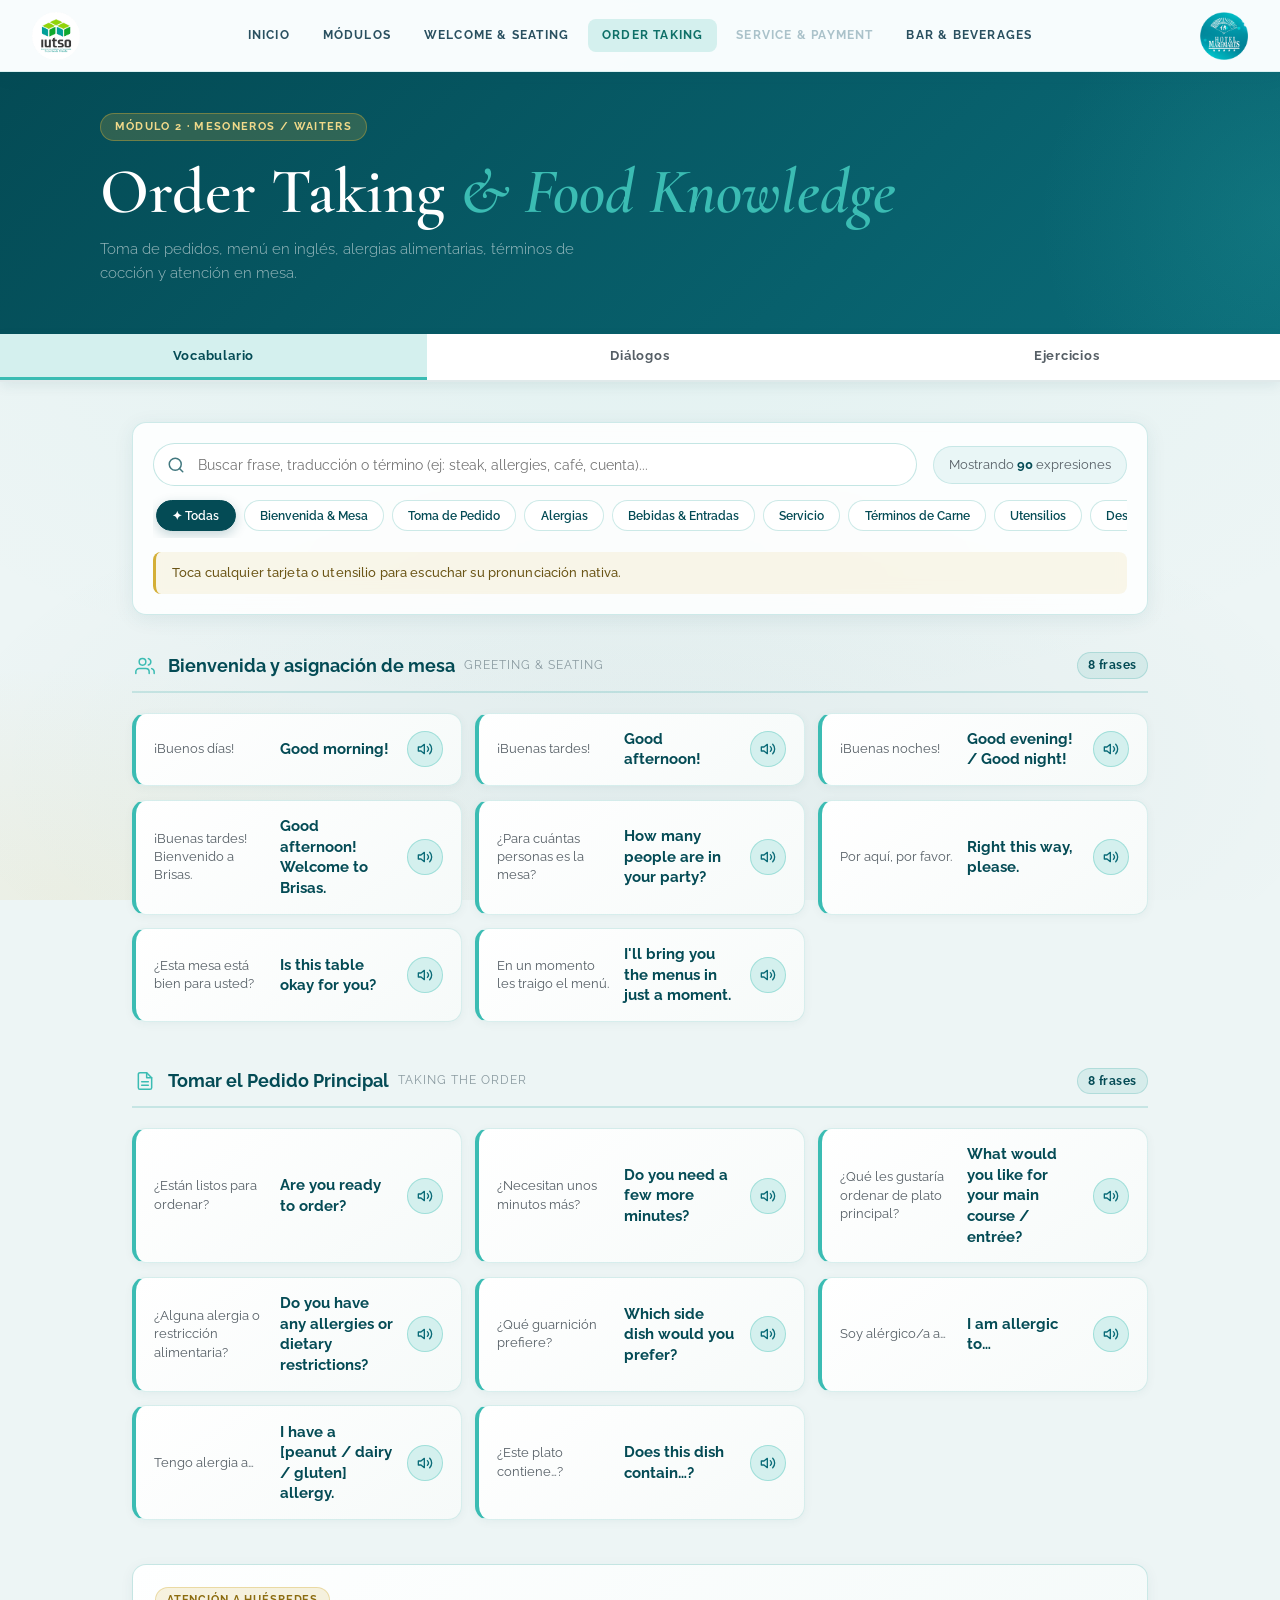
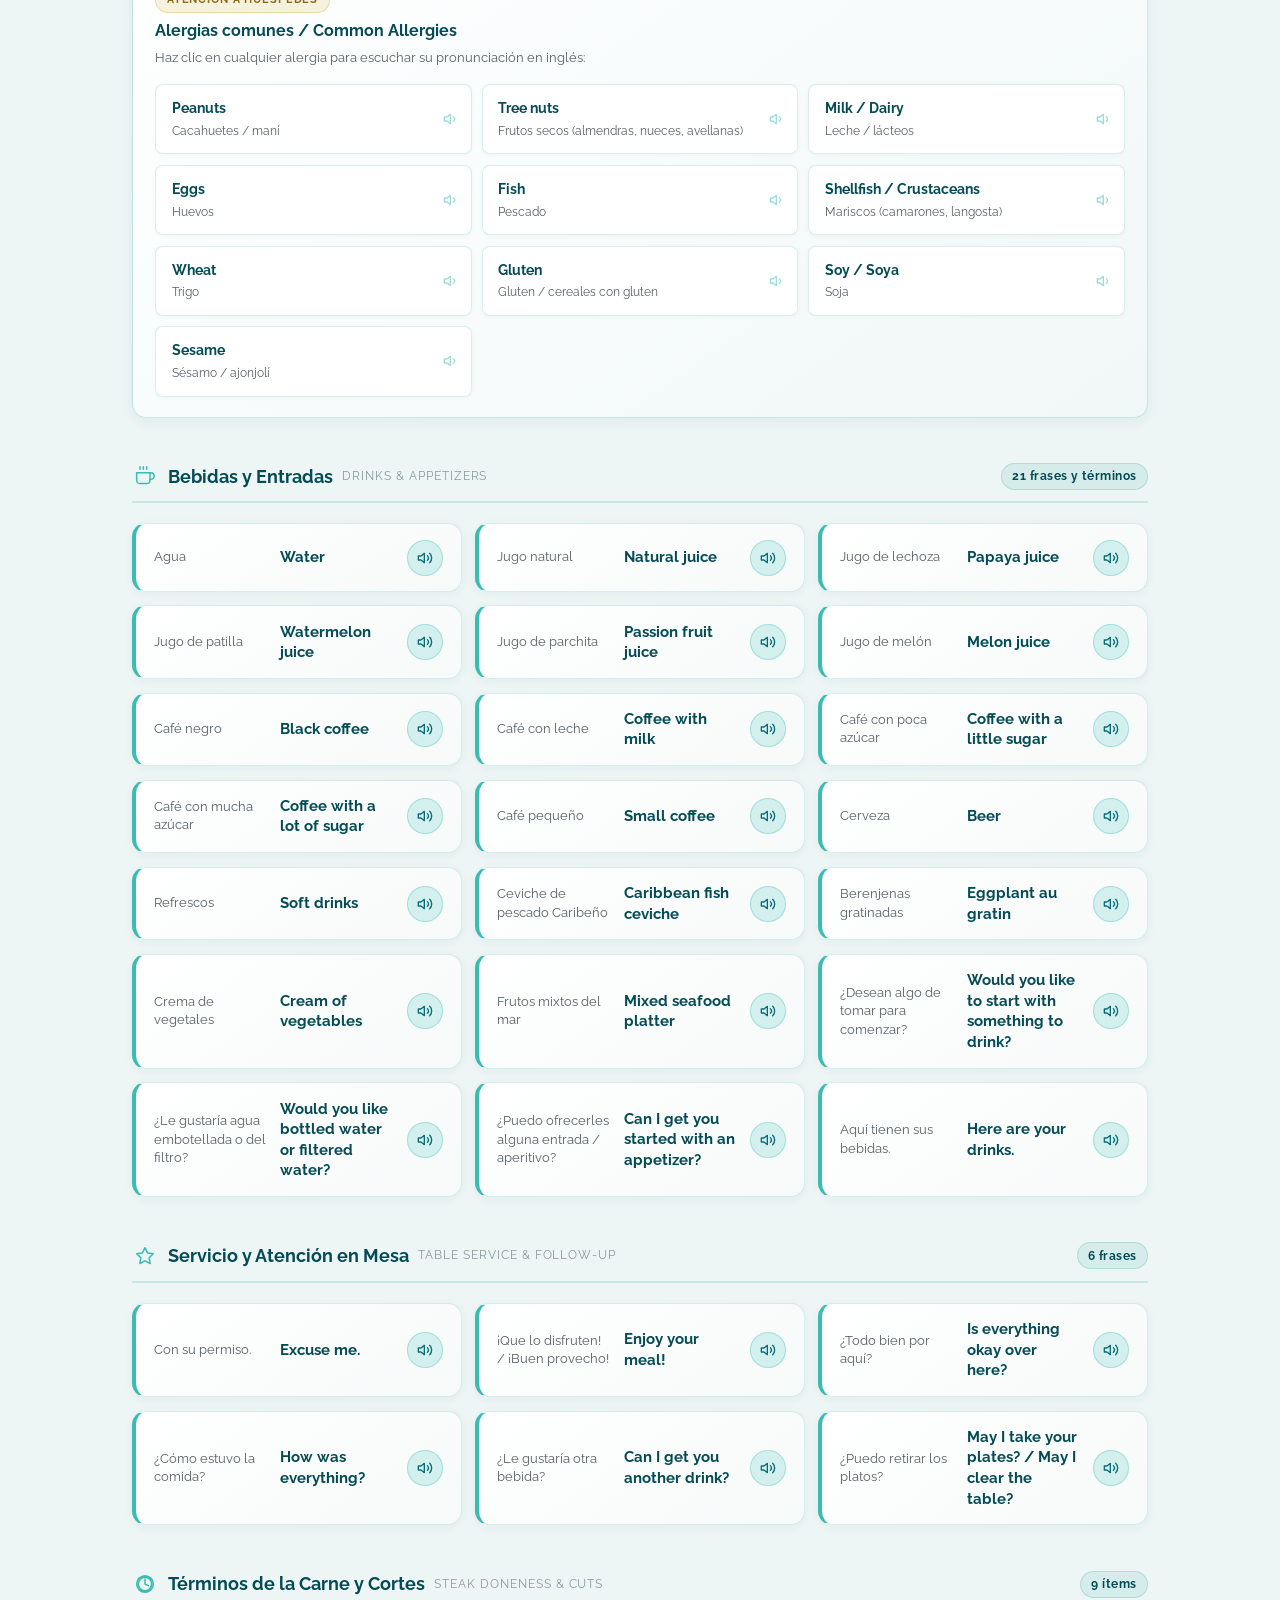
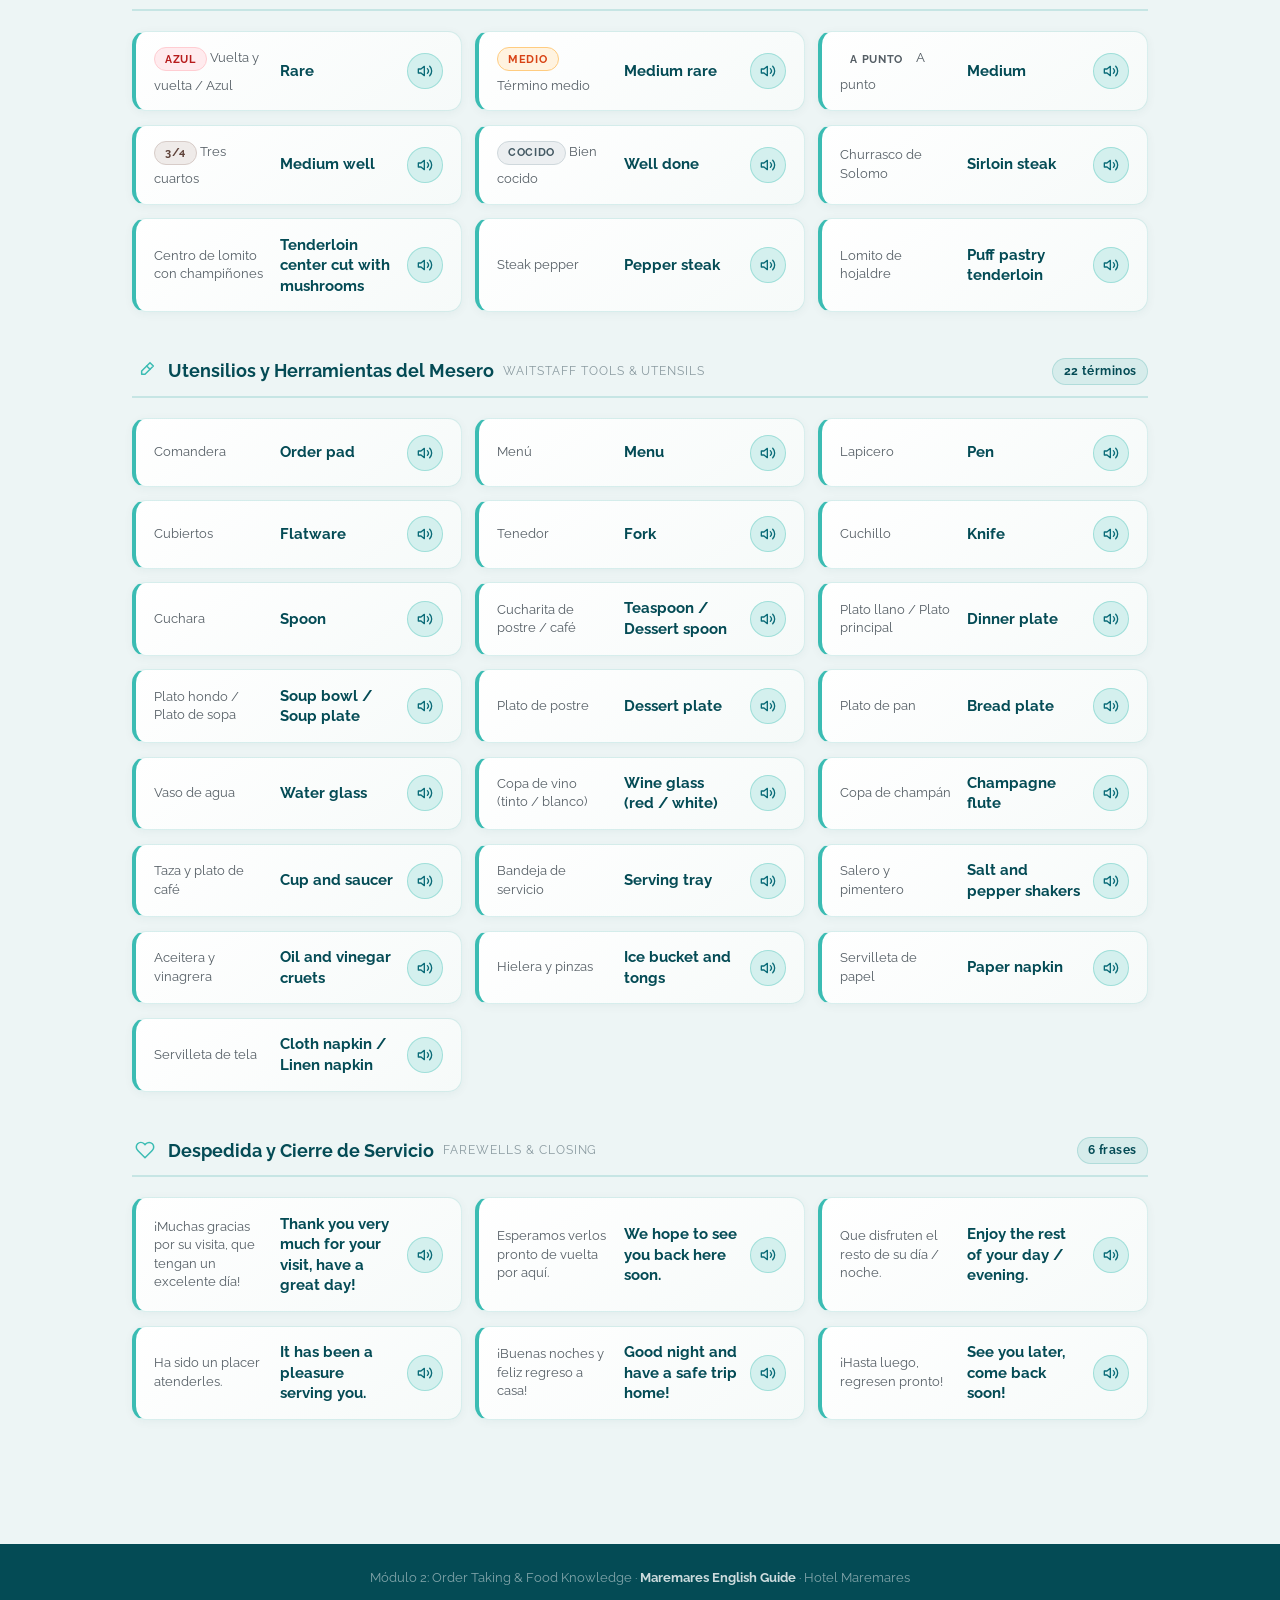
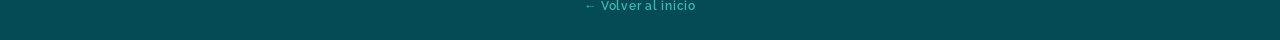
==== modulo2.html @ ce547fe8 "2nd section added" ====
<!DOCTYPE html>
<html lang="es">
<head>
    <meta charset="UTF-8">
    <meta name="viewport" content="width=device-width, initial-scale=1.0">
    <title>Order Taking &amp; Food Knowledge · Maremares English Guide</title>

    <!-- Mismas fuentes que index.html: Cormorant Garamond + Raleway -->
    <link rel="preconnect" href="https://fonts.googleapis.com">
    <link rel="preconnect" href="https://fonts.gstatic.com" crossorigin>
    <link href="https://fonts.googleapis.com/css2?family=Cormorant+Garamond:ital,wght@0,600;0,700;1,400;1,600&family=Raleway:wght@200;300;400;500;600;700;800;900&display=swap" rel="stylesheet">

    <!-- styles.css aporta el header compartido con index.html -->
    <link rel="stylesheet" href="./assets/css/styles.css">
    <!-- modulo2.css añade los estilos propios de los módulos interactivos -->
    <link rel="stylesheet" href="./assets/modulo 2/modulo2.css">
</head>
<body class="page-module">

    <!-- ============================================================
         HEADER — idéntico al de index.html
         Logo IUTSO (izquierda) · Nav módulos (centro) · Logo Maremares (derecha)
    ============================================================ -->
    <header class="site-header">
        <!-- Logo izquierdo: IUTSO -->
        <div class="header-logo header-logo--left">
            <a href="https://www.iutso.com" target="_blank" rel="noopener noreferrer" aria-label="Visitar IUTSO">
                <img src="./assets/img/logo-iutso.png" alt="Logo IUTSO">
            </a>
        </div>

        <!-- Navegación central de módulos -->
        <nav class="site-nav" aria-label="Navegación de módulos">
            <a href="index.html" class="nav-link" id="navInicio">Inicio</a>
            <a href="index.html#modulesSection" class="nav-link" id="navModulos">Módulos</a>
            <a href="welcome.html" class="nav-link nav-link--module">Welcome &amp; Seating</a>
            <a href="modulo2.html" class="nav-link nav-link--module nav-link--active" aria-current="page">Order Taking</a>
            <a href="service.html" class="nav-link nav-link--module nav-link--disabled" aria-disabled="true" title="Próximamente">Service &amp; Payment</a>
            <a href="modulo4.html" class="nav-link nav-link--module">Bar &amp; Beverages</a>
        </nav>

        <!-- Logo derecho: Hotel Maremares -->
        <div class="header-logo header-logo--right">
            <a href="https://hotelmaremares.com/" target="_blank" rel="noopener noreferrer" aria-label="Visitar Hotel Maremares">
                <img src="./assets/img/logo-maremare.png" alt="Logo Hotel Maremares">
            </a>
        </div>
    </header>


    <!-- ============================================================
         HERO DEL MÓDULO 2
    ============================================================ -->
    <div class="mod-hero">
        <div class="mod-hero__inner">
            <span class="mod-hero__badge">Módulo 2 · Mesoneros / Waiters</span>
            <h1 class="mod-hero__title">Order Taking <em>&amp; Food Knowledge</em></h1>
            <p class="mod-hero__desc">Toma de pedidos, menú en inglés, alergias alimentarias, términos de cocción y atención en mesa.</p>
        </div>
    </div>


    <!-- ============================================================
         PESTAÑAS DE NAVEGACIÓN INTERNA
    ============================================================ -->
    <div class="tab-bar" role="tablist" aria-label="Secciones del módulo">
        <button class="tab-btn tab-btn--active" role="tab" data-tab="vocabulario"
                aria-selected="true" aria-controls="panel-vocabulario">
            Vocabulario
        </button>
        <button class="tab-btn" role="tab" data-tab="dialogos"
                aria-selected="false" aria-controls="panel-dialogos">
            Diálogos
        </button>
        <button class="tab-btn" role="tab" data-tab="ejercicios"
                aria-selected="false" aria-controls="panel-ejercicios">
            Ejercicios
        </button>
    </div>


    <main class="mod-main">

        <!-- ========================================================
             PANEL 1: VOCABULARIO
        ======================================================== -->
        <section class="tab-panel tab-panel--active" id="panel-vocabulario"
                 role="tabpanel" aria-labelledby="tab-vocabulario">

            <!-- ── BARRA DE HERRAMIENTAS INTERACTIVA: Búsqueda y Filtros ── -->
            <div class="vocab-hub">
                <div class="vocab-hub__search-row">
                    <div class="vocab-search-wrap">
                        <svg class="vocab-search-icon" xmlns="http://www.w3.org/2000/svg" viewBox="0 0 24 24" fill="none" stroke="currentColor" stroke-width="2" stroke-linecap="round" stroke-linejoin="round">
                            <circle cx="11" cy="11" r="8"></circle>
                            <line x1="21" y1="21" x2="16.65" y2="16.65"></line>
                        </svg>
                        <input type="text" id="vocabSearch" class="vocab-search-input" placeholder="Buscar frase, traducción o término (ej: steak, allergies, café, cuenta)..." autocomplete="off" aria-label="Buscar en vocabulario">
                        <button type="button" id="vocabSearchClear" class="vocab-search-clear" aria-label="Limpiar búsqueda" style="display:none">✕</button>
                    </div>
                    <div class="vocab-hub__counter">
                        <span id="vocabCounter">Mostrando <strong id="vocabCount">89</strong> expresiones</span>
                    </div>
                </div>

                <!-- Filtros rápidos por subcategoría -->
                <div class="vocab-pills-scroll" role="toolbar" aria-label="Filtro rápido por categoría">
                    <button type="button" class="vocab-pill vocab-pill--active" data-filter="all">✦ Todas</button>
                    <button type="button" class="vocab-pill" data-filter="greeting">Bienvenida &amp; Mesa</button>
                    <button type="button" class="vocab-pill" data-filter="order">Toma de Pedido</button>
                    <button type="button" class="vocab-pill" data-filter="allergies">Alergias</button>
                    <button type="button" class="vocab-pill" data-filter="drinks">Bebidas &amp; Entradas</button>
                    <button type="button" class="vocab-pill" data-filter="service">Servicio</button>
                    <button type="button" class="vocab-pill" data-filter="steak">Términos de Carne</button>
                    <button type="button" class="vocab-pill" data-filter="utensils">Utensilios</button>
                    <button type="button" class="vocab-pill" data-filter="farewells">Despedidas</button>
                </div>

                <!-- Recordatorio interactivo -->
                <div class="vocab-hint-banner" aria-hidden="true">
                    <span>Toca cualquier tarjeta o utensilio para escuchar su pronunciación nativa.</span>
                </div>

                <!-- Mensaje de sin resultados -->
                <div id="vocabEmptyState" class="vocab-empty-state" style="display:none;">
                    <p class="vocab-empty-state__text">No se encontraron expresiones que coincidan con "<span id="vocabEmptyQuery"></span>".</p>
                    <button type="button" id="vocabResetSearch" class="btn-reset-filters">Ver todo el vocabulario</button>
                </div>
            </div>


            <!-- ── Subsección 1: Bienvenida y asignación de mesa ── -->
            <div class="vocab-section" data-category="greeting">
                <h2 class="vocab-section__title">
                    <span class="vocab-section__icon">
                        <svg xmlns="http://www.w3.org/2000/svg" viewBox="0 0 24 24" fill="none" stroke="currentColor" stroke-width="1.8" stroke-linecap="round" stroke-linejoin="round"><path d="M17 21v-2a4 4 0 0 0-4-4H5a4 4 0 0 0-4 4v2"/><circle cx="9" cy="7" r="4"/><path d="M23 21v-2a4 4 0 0 0-3-3.87"/><path d="M16 3.13a4 4 0 0 1 0 7.75"/></svg>
                    </span>
                    Bienvenida y asignación de mesa
                    <small>Greeting &amp; Seating</small>
                    <span class="vocab-section__count">8 frases</span>
                </h2>
                <div class="vocab-grid">

                    <div class="vocab-card">
                        <div class="vocab-card__es">¡Buenos días!</div>
                        <div class="vocab-card__en">Good morning!</div>
                        <button class="audio-btn" data-audio="audio/welcome/good-morning.mp3" aria-label="Reproducir Good morning">
                            <svg xmlns="http://www.w3.org/2000/svg" viewBox="0 0 24 24" fill="none" stroke="currentColor" stroke-width="2" stroke-linecap="round" stroke-linejoin="round"><polygon points="11,5 6,9 2,9 2,15 6,15 11,19"/><path d="M19.07 4.93a10 10 0 0 1 0 14.14"/><path d="M15.54 8.46a5 5 0 0 1 0 7.07"/></svg>
                        </button>
                    </div>

                    <div class="vocab-card">
                        <div class="vocab-card__es">¡Buenas tardes!</div>
                        <div class="vocab-card__en">Good afternoon!</div>
                        <button class="audio-btn" data-audio="audio/welcome/good-afternoon.mp3" aria-label="Reproducir Good afternoon">
                            <svg xmlns="http://www.w3.org/2000/svg" viewBox="0 0 24 24" fill="none" stroke="currentColor" stroke-width="2" stroke-linecap="round" stroke-linejoin="round"><polygon points="11,5 6,9 2,9 2,15 6,15 11,19"/><path d="M19.07 4.93a10 10 0 0 1 0 14.14"/><path d="M15.54 8.46a5 5 0 0 1 0 7.07"/></svg>
                        </button>
                    </div>

                    <div class="vocab-card">
                        <div class="vocab-card__es">¡Buenas noches!</div>
                        <div class="vocab-card__en">Good evening! / Good night!</div>
                        <button class="audio-btn" data-audio="audio/welcome/good-evening.mp3" aria-label="Reproducir Good evening">
                            <svg xmlns="http://www.w3.org/2000/svg" viewBox="0 0 24 24" fill="none" stroke="currentColor" stroke-width="2" stroke-linecap="round" stroke-linejoin="round"><polygon points="11,5 6,9 2,9 2,15 6,15 11,19"/><path d="M19.07 4.93a10 10 0 0 1 0 14.14"/><path d="M15.54 8.46a5 5 0 0 1 0 7.07"/></svg>
                        </button>
                    </div>

                    <div class="vocab-card">
                        <div class="vocab-card__es">¡Buenas tardes! Bienvenido a Brisas.</div>
                        <div class="vocab-card__en">Good afternoon! Welcome to Brisas.</div>
                        <button class="audio-btn" data-audio="audio/welcome/welcome-brisas.mp3" aria-label="Reproducir Welcome to Brisas">
                            <svg xmlns="http://www.w3.org/2000/svg" viewBox="0 0 24 24" fill="none" stroke="currentColor" stroke-width="2" stroke-linecap="round" stroke-linejoin="round"><polygon points="11,5 6,9 2,9 2,15 6,15 11,19"/><path d="M19.07 4.93a10 10 0 0 1 0 14.14"/><path d="M15.54 8.46a5 5 0 0 1 0 7.07"/></svg>
                        </button>
                    </div>

                    <div class="vocab-card">
                        <div class="vocab-card__es">¿Para cuántas personas es la mesa?</div>
                        <div class="vocab-card__en">How many people are in your party?</div>
                        <button class="audio-btn" data-audio="audio/welcome/how-many.mp3" aria-label="Reproducir How many people">
                            <svg xmlns="http://www.w3.org/2000/svg" viewBox="0 0 24 24" fill="none" stroke="currentColor" stroke-width="2" stroke-linecap="round" stroke-linejoin="round"><polygon points="11,5 6,9 2,9 2,15 6,15 11,19"/><path d="M19.07 4.93a10 10 0 0 1 0 14.14"/><path d="M15.54 8.46a5 5 0 0 1 0 7.07"/></svg>
                        </button>
                    </div>

                    <div class="vocab-card">
                        <div class="vocab-card__es">Por aquí, por favor.</div>
                        <div class="vocab-card__en">Right this way, please.</div>
                        <button class="audio-btn" data-audio="audio/welcome/right-this-way.mp3" aria-label="Reproducir Right this way">
                            <svg xmlns="http://www.w3.org/2000/svg" viewBox="0 0 24 24" fill="none" stroke="currentColor" stroke-width="2" stroke-linecap="round" stroke-linejoin="round"><polygon points="11,5 6,9 2,9 2,15 6,15 11,19"/><path d="M19.07 4.93a10 10 0 0 1 0 14.14"/><path d="M15.54 8.46a5 5 0 0 1 0 7.07"/></svg>
                        </button>
                    </div>

                    <div class="vocab-card">
                        <div class="vocab-card__es">¿Esta mesa está bien para usted?</div>
                        <div class="vocab-card__en">Is this table okay for you?</div>
                        <button class="audio-btn" data-audio="audio/welcome/table-okay.mp3" aria-label="Reproducir Is this table okay">
                            <svg xmlns="http://www.w3.org/2000/svg" viewBox="0 0 24 24" fill="none" stroke="currentColor" stroke-width="2" stroke-linecap="round" stroke-linejoin="round"><polygon points="11,5 6,9 2,9 2,15 6,15 11,19"/><path d="M19.07 4.93a10 10 0 0 1 0 14.14"/><path d="M15.54 8.46a5 5 0 0 1 0 7.07"/></svg>
                        </button>
                    </div>

                    <div class="vocab-card">
                        <div class="vocab-card__es">En un momento les traigo el menú.</div>
                        <div class="vocab-card__en">I'll bring you the menus in just a moment.</div>
                        <button class="audio-btn" data-audio="audio/welcome/bring-menus.mp3" aria-label="Reproducir I'll bring the menus">
                            <svg xmlns="http://www.w3.org/2000/svg" viewBox="0 0 24 24" fill="none" stroke="currentColor" stroke-width="2" stroke-linecap="round" stroke-linejoin="round"><polygon points="11,5 6,9 2,9 2,15 6,15 11,19"/><path d="M19.07 4.93a10 10 0 0 1 0 14.14"/><path d="M15.54 8.46a5 5 0 0 1 0 7.07"/></svg>
                        </button>
                    </div>

                </div>
            </div><!-- /vocab-section -->


            <!-- ── Subsección 2: Tomar el Pedido Principal ── -->
            <div class="vocab-section" data-category="order">
                <h2 class="vocab-section__title">
                    <span class="vocab-section__icon">
                        <svg xmlns="http://www.w3.org/2000/svg" viewBox="0 0 24 24" fill="none" stroke="currentColor" stroke-width="1.8" stroke-linecap="round" stroke-linejoin="round"><path d="M14 2H6a2 2 0 0 0-2 2v16a2 2 0 0 0 2 2h12a2 2 0 0 0 2-2V8z"/><polyline points="14,2 14,8 20,8"/><line x1="16" y1="13" x2="8" y2="13"/><line x1="16" y1="17" x2="8" y2="17"/></svg>
                    </span>
                    Tomar el Pedido Principal
                    <small>Taking the Order</small>
                    <span class="vocab-section__count">8 frases</span>
                </h2>
                <div class="vocab-grid">

                    <div class="vocab-card">
                        <div class="vocab-card__es">¿Están listos para ordenar?</div>
                        <div class="vocab-card__en">Are you ready to order?</div>
                        <button class="audio-btn" data-audio="audio/welcome/ready-to-order.mp3" aria-label="Reproducir Are you ready to order"><svg xmlns="http://www.w3.org/2000/svg" viewBox="0 0 24 24" fill="none" stroke="currentColor" stroke-width="2" stroke-linecap="round" stroke-linejoin="round"><polygon points="11,5 6,9 2,9 2,15 6,15 11,19"/><path d="M19.07 4.93a10 10 0 0 1 0 14.14"/><path d="M15.54 8.46a5 5 0 0 1 0 7.07"/></svg></button>
                    </div>

                    <div class="vocab-card">
                        <div class="vocab-card__es">¿Necesitan unos minutos más?</div>
                        <div class="vocab-card__en">Do you need a few more minutes?</div>
                        <button class="audio-btn" data-audio="audio/welcome/few-more-minutes.mp3" aria-label="Reproducir Few more minutes"><svg xmlns="http://www.w3.org/2000/svg" viewBox="0 0 24 24" fill="none" stroke="currentColor" stroke-width="2" stroke-linecap="round" stroke-linejoin="round"><polygon points="11,5 6,9 2,9 2,15 6,15 11,19"/><path d="M19.07 4.93a10 10 0 0 1 0 14.14"/><path d="M15.54 8.46a5 5 0 0 1 0 7.07"/></svg></button>
                    </div>

                    <div class="vocab-card">
                        <div class="vocab-card__es">¿Qué les gustaría ordenar de plato principal?</div>
                        <div class="vocab-card__en">What would you like for your main course / entrée?</div>
                        <button class="audio-btn" data-audio="audio/welcome/main-course.mp3" aria-label="Reproducir Main course"><svg xmlns="http://www.w3.org/2000/svg" viewBox="0 0 24 24" fill="none" stroke="currentColor" stroke-width="2" stroke-linecap="round" stroke-linejoin="round"><polygon points="11,5 6,9 2,9 2,15 6,15 11,19"/><path d="M19.07 4.93a10 10 0 0 1 0 14.14"/><path d="M15.54 8.46a5 5 0 0 1 0 7.07"/></svg></button>
                    </div>

                    <div class="vocab-card">
                        <div class="vocab-card__es">¿Alguna alergia o restricción alimentaria?</div>
                        <div class="vocab-card__en">Do you have any allergies or dietary restrictions?</div>
                        <button class="audio-btn" data-audio="audio/welcome/allergies.mp3" aria-label="Reproducir Allergies"><svg xmlns="http://www.w3.org/2000/svg" viewBox="0 0 24 24" fill="none" stroke="currentColor" stroke-width="2" stroke-linecap="round" stroke-linejoin="round"><polygon points="11,5 6,9 2,9 2,15 6,15 11,19"/><path d="M19.07 4.93a10 10 0 0 1 0 14.14"/><path d="M15.54 8.46a5 5 0 0 1 0 7.07"/></svg></button>
                    </div>

                    <div class="vocab-card">
                        <div class="vocab-card__es">¿Qué guarnición prefiere?</div>
                        <div class="vocab-card__en">Which side dish would you prefer?</div>
                        <button class="audio-btn" data-audio="audio/welcome/side-dish.mp3" aria-label="Reproducir Side dish"><svg xmlns="http://www.w3.org/2000/svg" viewBox="0 0 24 24" fill="none" stroke="currentColor" stroke-width="2" stroke-linecap="round" stroke-linejoin="round"><polygon points="11,5 6,9 2,9 2,15 6,15 11,19"/><path d="M19.07 4.93a10 10 0 0 1 0 14.14"/><path d="M15.54 8.46a5 5 0 0 1 0 7.07"/></svg></button>
                    </div>

                    <div class="vocab-card">
                        <div class="vocab-card__es">Soy alérgico/a a…</div>
                        <div class="vocab-card__en">I am allergic to…</div>
                        <button class="audio-btn" data-audio="audio/welcome/i-am-allergic.mp3" aria-label="Reproducir I am allergic to"><svg xmlns="http://www.w3.org/2000/svg" viewBox="0 0 24 24" fill="none" stroke="currentColor" stroke-width="2" stroke-linecap="round" stroke-linejoin="round"><polygon points="11,5 6,9 2,9 2,15 6,15 11,19"/><path d="M19.07 4.93a10 10 0 0 1 0 14.14"/><path d="M15.54 8.46a5 5 0 0 1 0 7.07"/></svg></button>
                    </div>

                    <div class="vocab-card">
                        <div class="vocab-card__es">Tengo alergia a…</div>
                        <div class="vocab-card__en">I have a [peanut / dairy / gluten] allergy.</div>
                        <button class="audio-btn" data-audio="audio/welcome/i-have-allergy.mp3" aria-label="Reproducir I have an allergy"><svg xmlns="http://www.w3.org/2000/svg" viewBox="0 0 24 24" fill="none" stroke="currentColor" stroke-width="2" stroke-linecap="round" stroke-linejoin="round"><polygon points="11,5 6,9 2,9 2,15 6,15 11,19"/><path d="M19.07 4.93a10 10 0 0 1 0 14.14"/><path d="M15.54 8.46a5 5 0 0 1 0 7.07"/></svg></button>
                    </div>

                    <div class="vocab-card">
                        <div class="vocab-card__es">¿Este plato contiene…?</div>
                        <div class="vocab-card__en">Does this dish contain…?</div>
                        <button class="audio-btn" data-audio="audio/welcome/dish-contain.mp3" aria-label="Reproducir Does this dish contain"><svg xmlns="http://www.w3.org/2000/svg" viewBox="0 0 24 24" fill="none" stroke="currentColor" stroke-width="2" stroke-linecap="round" stroke-linejoin="round"><polygon points="11,5 6,9 2,9 2,15 6,15 11,19"/><path d="M19.07 4.93a10 10 0 0 1 0 14.14"/><path d="M15.54 8.46a5 5 0 0 1 0 7.07"/></svg></button>
                    </div>

                </div>
            </div><!-- /vocab-section -->


            <!-- ── Subsección 3: Alergias comunes ── -->
            <div class="vocab-section" data-category="allergies">
                <div class="allergy-list" data-category="allergies">
                    <div class="allergy-list__header">
                        <span class="allergy-list__badge">Atención a Huéspedes</span>
                        <h3 class="allergy-list__title">Alergias comunes / Common Allergies</h3>
                        <p class="allergy-list__subtitle">Haz clic en cualquier alergia para escuchar su pronunciación en inglés:</p>
                    </div>
                    <ul class="allergy-grid">
                        <li class="allergy-item" tabindex="0" role="button" aria-label="Escuchar pronunciación de Peanuts">
                            <span class="allergy-en">Peanuts</span>
                            <span class="allergy-es">Cacahuetes / maní</span>
                            <span class="allergy-audio-icon"><svg xmlns="http://www.w3.org/2000/svg" viewBox="0 0 24 24" fill="none" stroke="currentColor" stroke-width="2" stroke-linecap="round" stroke-linejoin="round"><polygon points="11,5 6,9 2,9 2,15 6,15 11,19"/><path d="M15.54 8.46a5 5 0 0 1 0 7.07"/></svg></span>
                        </li>
                        <li class="allergy-item" tabindex="0" role="button" aria-label="Escuchar pronunciación de Tree nuts">
                            <span class="allergy-en">Tree nuts</span>
                            <span class="allergy-es">Frutos secos (almendras, nueces, avellanas)</span>
                            <span class="allergy-audio-icon"><svg xmlns="http://www.w3.org/2000/svg" viewBox="0 0 24 24" fill="none" stroke="currentColor" stroke-width="2" stroke-linecap="round" stroke-linejoin="round"><polygon points="11,5 6,9 2,9 2,15 6,15 11,19"/><path d="M15.54 8.46a5 5 0 0 1 0 7.07"/></svg></span>
                        </li>
                        <li class="allergy-item" tabindex="0" role="button" aria-label="Escuchar pronunciación de Milk and Dairy">
                            <span class="allergy-en">Milk / Dairy</span>
                            <span class="allergy-es">Leche / lácteos</span>
                            <span class="allergy-audio-icon"><svg xmlns="http://www.w3.org/2000/svg" viewBox="0 0 24 24" fill="none" stroke="currentColor" stroke-width="2" stroke-linecap="round" stroke-linejoin="round"><polygon points="11,5 6,9 2,9 2,15 6,15 11,19"/><path d="M15.54 8.46a5 5 0 0 1 0 7.07"/></svg></span>
                        </li>
                        <li class="allergy-item" tabindex="0" role="button" aria-label="Escuchar pronunciación de Eggs">
                            <span class="allergy-en">Eggs</span>
                            <span class="allergy-es">Huevos</span>
                            <span class="allergy-audio-icon"><svg xmlns="http://www.w3.org/2000/svg" viewBox="0 0 24 24" fill="none" stroke="currentColor" stroke-width="2" stroke-linecap="round" stroke-linejoin="round"><polygon points="11,5 6,9 2,9 2,15 6,15 11,19"/><path d="M15.54 8.46a5 5 0 0 1 0 7.07"/></svg></span>
                        </li>
                        <li class="allergy-item" tabindex="0" role="button" aria-label="Escuchar pronunciación de Fish">
                            <span class="allergy-en">Fish</span>
                            <span class="allergy-es">Pescado</span>
                            <span class="allergy-audio-icon"><svg xmlns="http://www.w3.org/2000/svg" viewBox="0 0 24 24" fill="none" stroke="currentColor" stroke-width="2" stroke-linecap="round" stroke-linejoin="round"><polygon points="11,5 6,9 2,9 2,15 6,15 11,19"/><path d="M15.54 8.46a5 5 0 0 1 0 7.07"/></svg></span>
                        </li>
                        <li class="allergy-item" tabindex="0" role="button" aria-label="Escuchar pronunciación de Shellfish and Crustaceans">
                            <span class="allergy-en">Shellfish / Crustaceans</span>
                            <span class="allergy-es">Mariscos (camarones, langosta)</span>
                            <span class="allergy-audio-icon"><svg xmlns="http://www.w3.org/2000/svg" viewBox="0 0 24 24" fill="none" stroke="currentColor" stroke-width="2" stroke-linecap="round" stroke-linejoin="round"><polygon points="11,5 6,9 2,9 2,15 6,15 11,19"/><path d="M15.54 8.46a5 5 0 0 1 0 7.07"/></svg></span>
                        </li>
                        <li class="allergy-item" tabindex="0" role="button" aria-label="Escuchar pronunciación de Wheat">
                            <span class="allergy-en">Wheat</span>
                            <span class="allergy-es">Trigo</span>
                            <span class="allergy-audio-icon"><svg xmlns="http://www.w3.org/2000/svg" viewBox="0 0 24 24" fill="none" stroke="currentColor" stroke-width="2" stroke-linecap="round" stroke-linejoin="round"><polygon points="11,5 6,9 2,9 2,15 6,15 11,19"/><path d="M15.54 8.46a5 5 0 0 1 0 7.07"/></svg></span>
                        </li>
                        <li class="allergy-item" tabindex="0" role="button" aria-label="Escuchar pronunciación de Gluten">
                            <span class="allergy-en">Gluten</span>
                            <span class="allergy-es">Gluten / cereales con gluten</span>
                            <span class="allergy-audio-icon"><svg xmlns="http://www.w3.org/2000/svg" viewBox="0 0 24 24" fill="none" stroke="currentColor" stroke-width="2" stroke-linecap="round" stroke-linejoin="round"><polygon points="11,5 6,9 2,9 2,15 6,15 11,19"/><path d="M15.54 8.46a5 5 0 0 1 0 7.07"/></svg></span>
                        </li>
                        <li class="allergy-item" tabindex="0" role="button" aria-label="Escuchar pronunciación de Soy">
                            <span class="allergy-en">Soy / Soya</span>
                            <span class="allergy-es">Soja</span>
                            <span class="allergy-audio-icon"><svg xmlns="http://www.w3.org/2000/svg" viewBox="0 0 24 24" fill="none" stroke="currentColor" stroke-width="2" stroke-linecap="round" stroke-linejoin="round"><polygon points="11,5 6,9 2,9 2,15 6,15 11,19"/><path d="M15.54 8.46a5 5 0 0 1 0 7.07"/></svg></span>
                        </li>
                        <li class="allergy-item" tabindex="0" role="button" aria-label="Escuchar pronunciación de Sesame">
                            <span class="allergy-en">Sesame</span>
                            <span class="allergy-es">Sésamo / ajonjolí</span>
                            <span class="allergy-audio-icon"><svg xmlns="http://www.w3.org/2000/svg" viewBox="0 0 24 24" fill="none" stroke="currentColor" stroke-width="2" stroke-linecap="round" stroke-linejoin="round"><polygon points="11,5 6,9 2,9 2,15 6,15 11,19"/><path d="M15.54 8.46a5 5 0 0 1 0 7.07"/></svg></span>
                        </li>
                    </ul>
                </div>
            </div><!-- /vocab-section allergies -->


            <!-- ── Subsección 4: Bebidas y entradas ── -->
            <div class="vocab-section" data-category="drinks">
                <h2 class="vocab-section__title">
                    <span class="vocab-section__icon">
                        <svg xmlns="http://www.w3.org/2000/svg" viewBox="0 0 24 24" fill="none" stroke="currentColor" stroke-width="1.8" stroke-linecap="round" stroke-linejoin="round"><path d="M18 8h1a4 4 0 0 1 0 8h-1"/><path d="M2 8h16v9a4 4 0 0 1-4 4H6a4 4 0 0 1-4-4V8z"/><line x1="6" y1="1" x2="6" y2="4"/><line x1="10" y1="1" x2="10" y2="4"/><line x1="14" y1="1" x2="14" y2="4"/></svg>
                    </span>
                    Bebidas y Entradas
                    <small>Drinks &amp; Appetizers</small>
                    <span class="vocab-section__count">21 frases y términos</span>
                </h2>
                <div class="vocab-grid">

                    <div class="vocab-card"><div class="vocab-card__es">Agua</div><div class="vocab-card__en">Water</div><button class="audio-btn" data-audio="audio/welcome/water.mp3" aria-label="Reproducir Water"><svg xmlns="http://www.w3.org/2000/svg" viewBox="0 0 24 24" fill="none" stroke="currentColor" stroke-width="2" stroke-linecap="round" stroke-linejoin="round"><polygon points="11,5 6,9 2,9 2,15 6,15 11,19"/><path d="M19.07 4.93a10 10 0 0 1 0 14.14"/><path d="M15.54 8.46a5 5 0 0 1 0 7.07"/></svg></button></div>
                    <div class="vocab-card"><div class="vocab-card__es">Jugo natural</div><div class="vocab-card__en">Natural juice</div><button class="audio-btn" data-audio="audio/welcome/natural-juice.mp3" aria-label="Reproducir Natural juice"><svg xmlns="http://www.w3.org/2000/svg" viewBox="0 0 24 24" fill="none" stroke="currentColor" stroke-width="2" stroke-linecap="round" stroke-linejoin="round"><polygon points="11,5 6,9 2,9 2,15 6,15 11,19"/><path d="M19.07 4.93a10 10 0 0 1 0 14.14"/><path d="M15.54 8.46a5 5 0 0 1 0 7.07"/></svg></button></div>
                    <div class="vocab-card"><div class="vocab-card__es">Jugo de lechoza</div><div class="vocab-card__en">Papaya juice</div><button class="audio-btn" data-audio="audio/welcome/papaya-juice.mp3" aria-label="Reproducir Papaya juice"><svg xmlns="http://www.w3.org/2000/svg" viewBox="0 0 24 24" fill="none" stroke="currentColor" stroke-width="2" stroke-linecap="round" stroke-linejoin="round"><polygon points="11,5 6,9 2,9 2,15 6,15 11,19"/><path d="M19.07 4.93a10 10 0 0 1 0 14.14"/><path d="M15.54 8.46a5 5 0 0 1 0 7.07"/></svg></button></div>
                    <div class="vocab-card"><div class="vocab-card__es">Jugo de patilla</div><div class="vocab-card__en">Watermelon juice</div><button class="audio-btn" data-audio="audio/welcome/watermelon-juice.mp3" aria-label="Reproducir Watermelon juice"><svg xmlns="http://www.w3.org/2000/svg" viewBox="0 0 24 24" fill="none" stroke="currentColor" stroke-width="2" stroke-linecap="round" stroke-linejoin="round"><polygon points="11,5 6,9 2,9 2,15 6,15 11,19"/><path d="M19.07 4.93a10 10 0 0 1 0 14.14"/><path d="M15.54 8.46a5 5 0 0 1 0 7.07"/></svg></button></div>
                    <div class="vocab-card"><div class="vocab-card__es">Jugo de parchita</div><div class="vocab-card__en">Passion fruit juice</div><button class="audio-btn" data-audio="audio/welcome/passion-fruit.mp3" aria-label="Reproducir Passion fruit juice"><svg xmlns="http://www.w3.org/2000/svg" viewBox="0 0 24 24" fill="none" stroke="currentColor" stroke-width="2" stroke-linecap="round" stroke-linejoin="round"><polygon points="11,5 6,9 2,9 2,15 6,15 11,19"/><path d="M19.07 4.93a10 10 0 0 1 0 14.14"/><path d="M15.54 8.46a5 5 0 0 1 0 7.07"/></svg></button></div>
                    <div class="vocab-card"><div class="vocab-card__es">Jugo de melón</div><div class="vocab-card__en">Melon juice</div><button class="audio-btn" data-audio="audio/welcome/melon-juice.mp3" aria-label="Reproducir Melon juice"><svg xmlns="http://www.w3.org/2000/svg" viewBox="0 0 24 24" fill="none" stroke="currentColor" stroke-width="2" stroke-linecap="round" stroke-linejoin="round"><polygon points="11,5 6,9 2,9 2,15 6,15 11,19"/><path d="M19.07 4.93a10 10 0 0 1 0 14.14"/><path d="M15.54 8.46a5 5 0 0 1 0 7.07"/></svg></button></div>
                    <div class="vocab-card"><div class="vocab-card__es">Café negro</div><div class="vocab-card__en">Black coffee</div><button class="audio-btn" data-audio="audio/welcome/black-coffee.mp3" aria-label="Reproducir Black coffee"><svg xmlns="http://www.w3.org/2000/svg" viewBox="0 0 24 24" fill="none" stroke="currentColor" stroke-width="2" stroke-linecap="round" stroke-linejoin="round"><polygon points="11,5 6,9 2,9 2,15 6,15 11,19"/><path d="M19.07 4.93a10 10 0 0 1 0 14.14"/><path d="M15.54 8.46a5 5 0 0 1 0 7.07"/></svg></button></div>
                    <div class="vocab-card"><div class="vocab-card__es">Café con leche</div><div class="vocab-card__en">Coffee with milk</div><button class="audio-btn" data-audio="audio/welcome/coffee-milk.mp3" aria-label="Reproducir Coffee with milk"><svg xmlns="http://www.w3.org/2000/svg" viewBox="0 0 24 24" fill="none" stroke="currentColor" stroke-width="2" stroke-linecap="round" stroke-linejoin="round"><polygon points="11,5 6,9 2,9 2,15 6,15 11,19"/><path d="M19.07 4.93a10 10 0 0 1 0 14.14"/><path d="M15.54 8.46a5 5 0 0 1 0 7.07"/></svg></button></div>
                    <div class="vocab-card"><div class="vocab-card__es">Café con poca azúcar</div><div class="vocab-card__en">Coffee with a little sugar</div><button class="audio-btn" data-audio="audio/welcome/coffee-little-sugar.mp3" aria-label="Reproducir Coffee with little sugar"><svg xmlns="http://www.w3.org/2000/svg" viewBox="0 0 24 24" fill="none" stroke="currentColor" stroke-width="2" stroke-linecap="round" stroke-linejoin="round"><polygon points="11,5 6,9 2,9 2,15 6,15 11,19"/><path d="M19.07 4.93a10 10 0 0 1 0 14.14"/><path d="M15.54 8.46a5 5 0 0 1 0 7.07"/></svg></button></div>
                    <div class="vocab-card"><div class="vocab-card__es">Café con mucha azúcar</div><div class="vocab-card__en">Coffee with a lot of sugar</div><button class="audio-btn" data-audio="audio/welcome/coffee-lot-sugar.mp3" aria-label="Reproducir Coffee with lot of sugar"><svg xmlns="http://www.w3.org/2000/svg" viewBox="0 0 24 24" fill="none" stroke="currentColor" stroke-width="2" stroke-linecap="round" stroke-linejoin="round"><polygon points="11,5 6,9 2,9 2,15 6,15 11,19"/><path d="M19.07 4.93a10 10 0 0 1 0 14.14"/><path d="M15.54 8.46a5 5 0 0 1 0 7.07"/></svg></button></div>
                    <div class="vocab-card"><div class="vocab-card__es">Café pequeño</div><div class="vocab-card__en">Small coffee</div><button class="audio-btn" data-audio="audio/welcome/small-coffee.mp3" aria-label="Reproducir Small coffee"><svg xmlns="http://www.w3.org/2000/svg" viewBox="0 0 24 24" fill="none" stroke="currentColor" stroke-width="2" stroke-linecap="round" stroke-linejoin="round"><polygon points="11,5 6,9 2,9 2,15 6,15 11,19"/><path d="M19.07 4.93a10 10 0 0 1 0 14.14"/><path d="M15.54 8.46a5 5 0 0 1 0 7.07"/></svg></button></div>
                    <div class="vocab-card"><div class="vocab-card__es">Cerveza</div><div class="vocab-card__en">Beer</div><button class="audio-btn" data-audio="audio/welcome/beer.mp3" aria-label="Reproducir Beer"><svg xmlns="http://www.w3.org/2000/svg" viewBox="0 0 24 24" fill="none" stroke="currentColor" stroke-width="2" stroke-linecap="round" stroke-linejoin="round"><polygon points="11,5 6,9 2,9 2,15 6,15 11,19"/><path d="M19.07 4.93a10 10 0 0 1 0 14.14"/><path d="M15.54 8.46a5 5 0 0 1 0 7.07"/></svg></button></div>
                    <div class="vocab-card"><div class="vocab-card__es">Refrescos</div><div class="vocab-card__en">Soft drinks</div><button class="audio-btn" data-audio="audio/welcome/soft-drinks.mp3" aria-label="Reproducir Soft drinks"><svg xmlns="http://www.w3.org/2000/svg" viewBox="0 0 24 24" fill="none" stroke="currentColor" stroke-width="2" stroke-linecap="round" stroke-linejoin="round"><polygon points="11,5 6,9 2,9 2,15 6,15 11,19"/><path d="M19.07 4.93a10 10 0 0 1 0 14.14"/><path d="M15.54 8.46a5 5 0 0 1 0 7.07"/></svg></button></div>
                    <div class="vocab-card"><div class="vocab-card__es">Ceviche de pescado Caribeño</div><div class="vocab-card__en">Caribbean fish ceviche</div><button class="audio-btn" data-audio="audio/welcome/fish-ceviche.mp3" aria-label="Reproducir Caribbean fish ceviche"><svg xmlns="http://www.w3.org/2000/svg" viewBox="0 0 24 24" fill="none" stroke="currentColor" stroke-width="2" stroke-linecap="round" stroke-linejoin="round"><polygon points="11,5 6,9 2,9 2,15 6,15 11,19"/><path d="M19.07 4.93a10 10 0 0 1 0 14.14"/><path d="M15.54 8.46a5 5 0 0 1 0 7.07"/></svg></button></div>
                    <div class="vocab-card"><div class="vocab-card__es">Berenjenas gratinadas</div><div class="vocab-card__en">Eggplant au gratin</div><button class="audio-btn" data-audio="audio/welcome/eggplant.mp3" aria-label="Reproducir Eggplant au gratin"><svg xmlns="http://www.w3.org/2000/svg" viewBox="0 0 24 24" fill="none" stroke="currentColor" stroke-width="2" stroke-linecap="round" stroke-linejoin="round"><polygon points="11,5 6,9 2,9 2,15 6,15 11,19"/><path d="M19.07 4.93a10 10 0 0 1 0 14.14"/><path d="M15.54 8.46a5 5 0 0 1 0 7.07"/></svg></button></div>
                    <div class="vocab-card"><div class="vocab-card__es">Crema de vegetales</div><div class="vocab-card__en">Cream of vegetables</div><button class="audio-btn" data-audio="audio/welcome/cream-vegetables.mp3" aria-label="Reproducir Cream of vegetables"><svg xmlns="http://www.w3.org/2000/svg" viewBox="0 0 24 24" fill="none" stroke="currentColor" stroke-width="2" stroke-linecap="round" stroke-linejoin="round"><polygon points="11,5 6,9 2,9 2,15 6,15 11,19"/><path d="M19.07 4.93a10 10 0 0 1 0 14.14"/><path d="M15.54 8.46a5 5 0 0 1 0 7.07"/></svg></button></div>
                    <div class="vocab-card"><div class="vocab-card__es">Frutos mixtos del mar</div><div class="vocab-card__en">Mixed seafood platter</div><button class="audio-btn" data-audio="audio/welcome/seafood-platter.mp3" aria-label="Reproducir Mixed seafood platter"><svg xmlns="http://www.w3.org/2000/svg" viewBox="0 0 24 24" fill="none" stroke="currentColor" stroke-width="2" stroke-linecap="round" stroke-linejoin="round"><polygon points="11,5 6,9 2,9 2,15 6,15 11,19"/><path d="M19.07 4.93a10 10 0 0 1 0 14.14"/><path d="M15.54 8.46a5 5 0 0 1 0 7.07"/></svg></button></div>
                    <div class="vocab-card"><div class="vocab-card__es">¿Desean algo de tomar para comenzar?</div><div class="vocab-card__en">Would you like to start with something to drink?</div><button class="audio-btn" data-audio="audio/welcome/start-drink.mp3" aria-label="Reproducir Start with something to drink"><svg xmlns="http://www.w3.org/2000/svg" viewBox="0 0 24 24" fill="none" stroke="currentColor" stroke-width="2" stroke-linecap="round" stroke-linejoin="round"><polygon points="11,5 6,9 2,9 2,15 6,15 11,19"/><path d="M19.07 4.93a10 10 0 0 1 0 14.14"/><path d="M15.54 8.46a5 5 0 0 1 0 7.07"/></svg></button></div>
                    <div class="vocab-card"><div class="vocab-card__es">¿Le gustaría agua embotellada o del filtro?</div><div class="vocab-card__en">Would you like bottled water or filtered water?</div><button class="audio-btn" data-audio="audio/welcome/bottled-water.mp3" aria-label="Reproducir Bottled water or filtered water"><svg xmlns="http://www.w3.org/2000/svg" viewBox="0 0 24 24" fill="none" stroke="currentColor" stroke-width="2" stroke-linecap="round" stroke-linejoin="round"><polygon points="11,5 6,9 2,9 2,15 6,15 11,19"/><path d="M19.07 4.93a10 10 0 0 1 0 14.14"/><path d="M15.54 8.46a5 5 0 0 1 0 7.07"/></svg></button></div>
                    <div class="vocab-card"><div class="vocab-card__es">¿Puedo ofrecerles alguna entrada / aperitivo?</div><div class="vocab-card__en">Can I get you started with an appetizer?</div><button class="audio-btn" data-audio="audio/welcome/start-appetizer.mp3" aria-label="Reproducir Start with an appetizer"><svg xmlns="http://www.w3.org/2000/svg" viewBox="0 0 24 24" fill="none" stroke="currentColor" stroke-width="2" stroke-linecap="round" stroke-linejoin="round"><polygon points="11,5 6,9 2,9 2,15 6,15 11,19"/><path d="M19.07 4.93a10 10 0 0 1 0 14.14"/><path d="M15.54 8.46a5 5 0 0 1 0 7.07"/></svg></button></div>
                    <div class="vocab-card"><div class="vocab-card__es">Aquí tienen sus bebidas.</div><div class="vocab-card__en">Here are your drinks.</div><button class="audio-btn" data-audio="audio/welcome/here-drinks.mp3" aria-label="Reproducir Here are your drinks"><svg xmlns="http://www.w3.org/2000/svg" viewBox="0 0 24 24" fill="none" stroke="currentColor" stroke-width="2" stroke-linecap="round" stroke-linejoin="round"><polygon points="11,5 6,9 2,9 2,15 6,15 11,19"/><path d="M19.07 4.93a10 10 0 0 1 0 14.14"/><path d="M15.54 8.46a5 5 0 0 1 0 7.07"/></svg></button></div>

                </div>
            </div><!-- /vocab-section drinks -->


            <!-- ── Subsección 5: Servicio y Atención ── -->
            <div class="vocab-section" data-category="service">
                <h2 class="vocab-section__title">
                    <span class="vocab-section__icon">
                        <svg xmlns="http://www.w3.org/2000/svg" viewBox="0 0 24 24" fill="none" stroke="currentColor" stroke-width="1.8" stroke-linecap="round" stroke-linejoin="round"><path d="M12 2l3.09 6.26L22 9.27l-5 4.87 1.18 6.88L12 17.77l-6.18 3.25L7 14.14 2 9.27l6.91-1.01L12 2z"/></svg>
                    </span>
                    Servicio y Atención en Mesa
                    <small>Table Service &amp; Follow-up</small>
                    <span class="vocab-section__count">6 frases</span>
                </h2>
                <div class="vocab-grid">

                    <div class="vocab-card"><div class="vocab-card__es">Con su permiso.</div><div class="vocab-card__en">Excuse me.</div><button class="audio-btn" data-audio="audio/welcome/excuse-me.mp3" aria-label="Reproducir Excuse me"><svg xmlns="http://www.w3.org/2000/svg" viewBox="0 0 24 24" fill="none" stroke="currentColor" stroke-width="2" stroke-linecap="round" stroke-linejoin="round"><polygon points="11,5 6,9 2,9 2,15 6,15 11,19"/><path d="M19.07 4.93a10 10 0 0 1 0 14.14"/><path d="M15.54 8.46a5 5 0 0 1 0 7.07"/></svg></button></div>
                    <div class="vocab-card"><div class="vocab-card__es">¡Que lo disfruten! / ¡Buen provecho!</div><div class="vocab-card__en">Enjoy your meal!</div><button class="audio-btn" data-audio="audio/welcome/enjoy-meal.mp3" aria-label="Reproducir Enjoy your meal"><svg xmlns="http://www.w3.org/2000/svg" viewBox="0 0 24 24" fill="none" stroke="currentColor" stroke-width="2" stroke-linecap="round" stroke-linejoin="round"><polygon points="11,5 6,9 2,9 2,15 6,15 11,19"/><path d="M19.07 4.93a10 10 0 0 1 0 14.14"/><path d="M15.54 8.46a5 5 0 0 1 0 7.07"/></svg></button></div>
                    <div class="vocab-card"><div class="vocab-card__es">¿Todo bien por aquí?</div><div class="vocab-card__en">Is everything okay over here?</div><button class="audio-btn" data-audio="audio/welcome/everything-okay.mp3" aria-label="Reproducir Is everything okay"><svg xmlns="http://www.w3.org/2000/svg" viewBox="0 0 24 24" fill="none" stroke="currentColor" stroke-width="2" stroke-linecap="round" stroke-linejoin="round"><polygon points="11,5 6,9 2,9 2,15 6,15 11,19"/><path d="M19.07 4.93a10 10 0 0 1 0 14.14"/><path d="M15.54 8.46a5 5 0 0 1 0 7.07"/></svg></button></div>
                    <div class="vocab-card"><div class="vocab-card__es">¿Cómo estuvo la comida?</div><div class="vocab-card__en">How was everything?</div><button class="audio-btn" data-audio="audio/welcome/how-was-everything.mp3" aria-label="Reproducir How was everything"><svg xmlns="http://www.w3.org/2000/svg" viewBox="0 0 24 24" fill="none" stroke="currentColor" stroke-width="2" stroke-linecap="round" stroke-linejoin="round"><polygon points="11,5 6,9 2,9 2,15 6,15 11,19"/><path d="M19.07 4.93a10 10 0 0 1 0 14.14"/><path d="M15.54 8.46a5 5 0 0 1 0 7.07"/></svg></button></div>
                    <div class="vocab-card"><div class="vocab-card__es">¿Le gustaría otra bebida?</div><div class="vocab-card__en">Can I get you another drink?</div><button class="audio-btn" data-audio="audio/welcome/another-drink.mp3" aria-label="Reproducir Another drink"><svg xmlns="http://www.w3.org/2000/svg" viewBox="0 0 24 24" fill="none" stroke="currentColor" stroke-width="2" stroke-linecap="round" stroke-linejoin="round"><polygon points="11,5 6,9 2,9 2,15 6,15 11,19"/><path d="M19.07 4.93a10 10 0 0 1 0 14.14"/><path d="M15.54 8.46a5 5 0 0 1 0 7.07"/></svg></button></div>
                    <div class="vocab-card"><div class="vocab-card__es">¿Puedo retirar los platos?</div><div class="vocab-card__en">May I take your plates? / May I clear the table?</div><button class="audio-btn" data-audio="audio/welcome/clear-table.mp3" aria-label="Reproducir Clear the table"><svg xmlns="http://www.w3.org/2000/svg" viewBox="0 0 24 24" fill="none" stroke="currentColor" stroke-width="2" stroke-linecap="round" stroke-linejoin="round"><polygon points="11,5 6,9 2,9 2,15 6,15 11,19"/><path d="M19.07 4.93a10 10 0 0 1 0 14.14"/><path d="M15.54 8.46a5 5 0 0 1 0 7.07"/></svg></button></div>

                </div>
            </div><!-- /vocab-section service -->


            <!-- ── Subsección 6: Términos de la Carne y Cortes ── -->
            <div class="vocab-section" data-category="steak">
                <h2 class="vocab-section__title">
                    <span class="vocab-section__icon">
                        <svg xmlns="http://www.w3.org/2000/svg" viewBox="0 0 24 24" fill="none" stroke="currentColor" stroke-width="1.8" stroke-linecap="round" stroke-linejoin="round"><path d="M12 2a10 10 0 1 0 10 10A10 10 0 0 0 12 2zm0 18a8 8 0 1 1 8-8 8 8 0 0 1-8 8z"/><path d="M12 6v6l4 2"/></svg>
                    </span>
                    Términos de la Carne y Cortes
                    <small>Steak Doneness &amp; Cuts</small>
                    <span class="vocab-section__count">9 ítems</span>
                </h2>
                <div class="vocab-grid">

                    <div class="vocab-card">
                        <div class="vocab-card__es"><span class="steak-badge steak-badge--rare">Azul</span> Vuelta y vuelta / Azul</div>
                        <div class="vocab-card__en">Rare</div>
                        <button class="audio-btn" data-audio="audio/welcome/rare.mp3" aria-label="Reproducir Rare"><svg xmlns="http://www.w3.org/2000/svg" viewBox="0 0 24 24" fill="none" stroke="currentColor" stroke-width="2" stroke-linecap="round" stroke-linejoin="round"><polygon points="11,5 6,9 2,9 2,15 6,15 11,19"/><path d="M19.07 4.93a10 10 0 0 1 0 14.14"/><path d="M15.54 8.46a5 5 0 0 1 0 7.07"/></svg></button>
                    </div>

                    <div class="vocab-card">
                        <div class="vocab-card__es"><span class="steak-badge steak-badge--med-rare">Medio</span> Término medio</div>
                        <div class="vocab-card__en">Medium rare</div>
                        <button class="audio-btn" data-audio="audio/welcome/medium-rare.mp3" aria-label="Reproducir Medium rare"><svg xmlns="http://www.w3.org/2000/svg" viewBox="0 0 24 24" fill="none" stroke="currentColor" stroke-width="2" stroke-linecap="round" stroke-linejoin="round"><polygon points="11,5 6,9 2,9 2,15 6,15 11,19"/><path d="M19.07 4.93a10 10 0 0 1 0 14.14"/><path d="M15.54 8.46a5 5 0 0 1 0 7.07"/></svg></button>
                    </div>

                    <div class="vocab-card">
                        <div class="vocab-card__es"><span class="steak-badge steak-badge--medium">A punto</span> A punto</div>
                        <div class="vocab-card__en">Medium</div>
                        <button class="audio-btn" data-audio="audio/welcome/medium.mp3" aria-label="Reproducir Medium"><svg xmlns="http://www.w3.org/2000/svg" viewBox="0 0 24 24" fill="none" stroke="currentColor" stroke-width="2" stroke-linecap="round" stroke-linejoin="round"><polygon points="11,5 6,9 2,9 2,15 6,15 11,19"/><path d="M19.07 4.93a10 10 0 0 1 0 14.14"/><path d="M15.54 8.46a5 5 0 0 1 0 7.07"/></svg></button>
                    </div>

                    <div class="vocab-card">
                        <div class="vocab-card__es"><span class="steak-badge steak-badge--med-well">3/4</span> Tres cuartos</div>
                        <div class="vocab-card__en">Medium well</div>
                        <button class="audio-btn" data-audio="audio/welcome/medium-well.mp3" aria-label="Reproducir Medium well"><svg xmlns="http://www.w3.org/2000/svg" viewBox="0 0 24 24" fill="none" stroke="currentColor" stroke-width="2" stroke-linecap="round" stroke-linejoin="round"><polygon points="11,5 6,9 2,9 2,15 6,15 11,19"/><path d="M19.07 4.93a10 10 0 0 1 0 14.14"/><path d="M15.54 8.46a5 5 0 0 1 0 7.07"/></svg></button>
                    </div>

                    <div class="vocab-card">
                        <div class="vocab-card__es"><span class="steak-badge steak-badge--well-done">Cocido</span> Bien cocido</div>
                        <div class="vocab-card__en">Well done</div>
                        <button class="audio-btn" data-audio="audio/welcome/well-done.mp3" aria-label="Reproducir Well done"><svg xmlns="http://www.w3.org/2000/svg" viewBox="0 0 24 24" fill="none" stroke="currentColor" stroke-width="2" stroke-linecap="round" stroke-linejoin="round"><polygon points="11,5 6,9 2,9 2,15 6,15 11,19"/><path d="M19.07 4.93a10 10 0 0 1 0 14.14"/><path d="M15.54 8.46a5 5 0 0 1 0 7.07"/></svg></button>
                    </div>

                    <div class="vocab-card">
                        <div class="vocab-card__es">Churrasco de Solomo</div>
                        <div class="vocab-card__en">Sirloin steak</div>
                        <button class="audio-btn" data-audio="audio/welcome/sirloin-steak.mp3" aria-label="Reproducir Sirloin steak"><svg xmlns="http://www.w3.org/2000/svg" viewBox="0 0 24 24" fill="none" stroke="currentColor" stroke-width="2" stroke-linecap="round" stroke-linejoin="round"><polygon points="11,5 6,9 2,9 2,15 6,15 11,19"/><path d="M19.07 4.93a10 10 0 0 1 0 14.14"/><path d="M15.54 8.46a5 5 0 0 1 0 7.07"/></svg></button>
                    </div>

                    <div class="vocab-card">
                        <div class="vocab-card__es">Centro de lomito con champiñones</div>
                        <div class="vocab-card__en">Tenderloin center cut with mushrooms</div>
                        <button class="audio-btn" data-audio="audio/welcome/tenderloin-mushrooms.mp3" aria-label="Reproducir Tenderloin with mushrooms"><svg xmlns="http://www.w3.org/2000/svg" viewBox="0 0 24 24" fill="none" stroke="currentColor" stroke-width="2" stroke-linecap="round" stroke-linejoin="round"><polygon points="11,5 6,9 2,9 2,15 6,15 11,19"/><path d="M19.07 4.93a10 10 0 0 1 0 14.14"/><path d="M15.54 8.46a5 5 0 0 1 0 7.07"/></svg></button>
                    </div>

                    <div class="vocab-card">
                        <div class="vocab-card__es">Steak pepper</div>
                        <div class="vocab-card__en">Pepper steak</div>
                        <button class="audio-btn" data-audio="audio/welcome/pepper-steak.mp3" aria-label="Reproducir Pepper steak"><svg xmlns="http://www.w3.org/2000/svg" viewBox="0 0 24 24" fill="none" stroke="currentColor" stroke-width="2" stroke-linecap="round" stroke-linejoin="round"><polygon points="11,5 6,9 2,9 2,15 6,15 11,19"/><path d="M19.07 4.93a10 10 0 0 1 0 14.14"/><path d="M15.54 8.46a5 5 0 0 1 0 7.07"/></svg></button>
                    </div>

                    <div class="vocab-card">
                        <div class="vocab-card__es">Lomito de hojaldre</div>
                        <div class="vocab-card__en">Puff pastry tenderloin</div>
                        <button class="audio-btn" data-audio="audio/welcome/puff-pastry-tenderloin.mp3" aria-label="Reproducir Puff pastry tenderloin"><svg xmlns="http://www.w3.org/2000/svg" viewBox="0 0 24 24" fill="none" stroke="currentColor" stroke-width="2" stroke-linecap="round" stroke-linejoin="round"><polygon points="11,5 6,9 2,9 2,15 6,15 11,19"/><path d="M19.07 4.93a10 10 0 0 1 0 14.14"/><path d="M15.54 8.46a5 5 0 0 1 0 7.07"/></svg></button>
                    </div>

                </div>
            </div><!-- /vocab-section steak -->


            <!-- ── Subsección 7: Utensilios y Herramientas del Mesero ── -->
            <div class="vocab-section" data-category="utensils">
                <h2 class="vocab-section__title">
                    <span class="vocab-section__icon">
                        <svg xmlns="http://www.w3.org/2000/svg" viewBox="0 0 24 24" fill="none" stroke="currentColor" stroke-width="1.8" stroke-linecap="round" stroke-linejoin="round"><path d="M18 2l4 4-10 10H8v-4L18 2z"/><line x1="14" y1="6" x2="18" y2="10"/></svg>
                    </span>
                    Utensilios y Herramientas del Mesero
                    <small>Waitstaff Tools &amp; Utensils</small>
                    <span class="vocab-section__count">22 términos</span>
                </h2>
                <div class="vocab-grid">

                    <div class="vocab-card"><div class="vocab-card__es">Comandera</div><div class="vocab-card__en">Order pad</div><button class="audio-btn" data-audio="audio/welcome/order-pad.mp3" aria-label="Reproducir Order pad"><svg xmlns="http://www.w3.org/2000/svg" viewBox="0 0 24 24" fill="none" stroke="currentColor" stroke-width="2" stroke-linecap="round" stroke-linejoin="round"><polygon points="11,5 6,9 2,9 2,15 6,15 11,19"/><path d="M19.07 4.93a10 10 0 0 1 0 14.14"/><path d="M15.54 8.46a5 5 0 0 1 0 7.07"/></svg></button></div>
                    <div class="vocab-card"><div class="vocab-card__es">Menú</div><div class="vocab-card__en">Menu</div><button class="audio-btn" data-audio="audio/welcome/menu.mp3" aria-label="Reproducir Menu"><svg xmlns="http://www.w3.org/2000/svg" viewBox="0 0 24 24" fill="none" stroke="currentColor" stroke-width="2" stroke-linecap="round" stroke-linejoin="round"><polygon points="11,5 6,9 2,9 2,15 6,15 11,19"/><path d="M19.07 4.93a10 10 0 0 1 0 14.14"/><path d="M15.54 8.46a5 5 0 0 1 0 7.07"/></svg></button></div>
                    <div class="vocab-card"><div class="vocab-card__es">Lapicero</div><div class="vocab-card__en">Pen</div><button class="audio-btn" data-audio="audio/welcome/pen.mp3" aria-label="Reproducir Pen"><svg xmlns="http://www.w3.org/2000/svg" viewBox="0 0 24 24" fill="none" stroke="currentColor" stroke-width="2" stroke-linecap="round" stroke-linejoin="round"><polygon points="11,5 6,9 2,9 2,15 6,15 11,19"/><path d="M19.07 4.93a10 10 0 0 1 0 14.14"/><path d="M15.54 8.46a5 5 0 0 1 0 7.07"/></svg></button></div>
                    <div class="vocab-card"><div class="vocab-card__es">Cubiertos</div><div class="vocab-card__en">Flatware</div><button class="audio-btn" data-audio="audio/welcome/flatware.mp3" aria-label="Reproducir Flatware"><svg xmlns="http://www.w3.org/2000/svg" viewBox="0 0 24 24" fill="none" stroke="currentColor" stroke-width="2" stroke-linecap="round" stroke-linejoin="round"><polygon points="11,5 6,9 2,9 2,15 6,15 11,19"/><path d="M19.07 4.93a10 10 0 0 1 0 14.14"/><path d="M15.54 8.46a5 5 0 0 1 0 7.07"/></svg></button></div>
                    <div class="vocab-card"><div class="vocab-card__es">Tenedor</div><div class="vocab-card__en">Fork</div><button class="audio-btn" data-audio="audio/welcome/fork.mp3" aria-label="Reproducir Fork"><svg xmlns="http://www.w3.org/2000/svg" viewBox="0 0 24 24" fill="none" stroke="currentColor" stroke-width="2" stroke-linecap="round" stroke-linejoin="round"><polygon points="11,5 6,9 2,9 2,15 6,15 11,19"/><path d="M19.07 4.93a10 10 0 0 1 0 14.14"/><path d="M15.54 8.46a5 5 0 0 1 0 7.07"/></svg></button></div>
                    <div class="vocab-card"><div class="vocab-card__es">Cuchillo</div><div class="vocab-card__en">Knife</div><button class="audio-btn" data-audio="audio/welcome/knife.mp3" aria-label="Reproducir Knife"><svg xmlns="http://www.w3.org/2000/svg" viewBox="0 0 24 24" fill="none" stroke="currentColor" stroke-width="2" stroke-linecap="round" stroke-linejoin="round"><polygon points="11,5 6,9 2,9 2,15 6,15 11,19"/><path d="M19.07 4.93a10 10 0 0 1 0 14.14"/><path d="M15.54 8.46a5 5 0 0 1 0 7.07"/></svg></button></div>
                    <div class="vocab-card"><div class="vocab-card__es">Cuchara</div><div class="vocab-card__en">Spoon</div><button class="audio-btn" data-audio="audio/welcome/spoon.mp3" aria-label="Reproducir Spoon"><svg xmlns="http://www.w3.org/2000/svg" viewBox="0 0 24 24" fill="none" stroke="currentColor" stroke-width="2" stroke-linecap="round" stroke-linejoin="round"><polygon points="11,5 6,9 2,9 2,15 6,15 11,19"/><path d="M19.07 4.93a10 10 0 0 1 0 14.14"/><path d="M15.54 8.46a5 5 0 0 1 0 7.07"/></svg></button></div>
                    <div class="vocab-card"><div class="vocab-card__es">Cucharita de postre / café</div><div class="vocab-card__en">Teaspoon / Dessert spoon</div><button class="audio-btn" data-audio="audio/welcome/teaspoon.mp3" aria-label="Reproducir Teaspoon"><svg xmlns="http://www.w3.org/2000/svg" viewBox="0 0 24 24" fill="none" stroke="currentColor" stroke-width="2" stroke-linecap="round" stroke-linejoin="round"><polygon points="11,5 6,9 2,9 2,15 6,15 11,19"/><path d="M19.07 4.93a10 10 0 0 1 0 14.14"/><path d="M15.54 8.46a5 5 0 0 1 0 7.07"/></svg></button></div>
                    <div class="vocab-card"><div class="vocab-card__es">Plato llano / Plato principal</div><div class="vocab-card__en">Dinner plate</div><button class="audio-btn" data-audio="audio/welcome/dinner-plate.mp3" aria-label="Reproducir Dinner plate"><svg xmlns="http://www.w3.org/2000/svg" viewBox="0 0 24 24" fill="none" stroke="currentColor" stroke-width="2" stroke-linecap="round" stroke-linejoin="round"><polygon points="11,5 6,9 2,9 2,15 6,15 11,19"/><path d="M19.07 4.93a10 10 0 0 1 0 14.14"/><path d="M15.54 8.46a5 5 0 0 1 0 7.07"/></svg></button></div>
                    <div class="vocab-card"><div class="vocab-card__es">Plato hondo / Plato de sopa</div><div class="vocab-card__en">Soup bowl / Soup plate</div><button class="audio-btn" data-audio="audio/welcome/soup-bowl.mp3" aria-label="Reproducir Soup bowl"><svg xmlns="http://www.w3.org/2000/svg" viewBox="0 0 24 24" fill="none" stroke="currentColor" stroke-width="2" stroke-linecap="round" stroke-linejoin="round"><polygon points="11,5 6,9 2,9 2,15 6,15 11,19"/><path d="M19.07 4.93a10 10 0 0 1 0 14.14"/><path d="M15.54 8.46a5 5 0 0 1 0 7.07"/></svg></button></div>
                    <div class="vocab-card"><div class="vocab-card__es">Plato de postre</div><div class="vocab-card__en">Dessert plate</div><button class="audio-btn" data-audio="audio/welcome/dessert-plate.mp3" aria-label="Reproducir Dessert plate"><svg xmlns="http://www.w3.org/2000/svg" viewBox="0 0 24 24" fill="none" stroke="currentColor" stroke-width="2" stroke-linecap="round" stroke-linejoin="round"><polygon points="11,5 6,9 2,9 2,15 6,15 11,19"/><path d="M19.07 4.93a10 10 0 0 1 0 14.14"/><path d="M15.54 8.46a5 5 0 0 1 0 7.07"/></svg></button></div>
                    <div class="vocab-card"><div class="vocab-card__es">Plato de pan</div><div class="vocab-card__en">Bread plate</div><button class="audio-btn" data-audio="audio/welcome/bread-plate.mp3" aria-label="Reproducir Bread plate"><svg xmlns="http://www.w3.org/2000/svg" viewBox="0 0 24 24" fill="none" stroke="currentColor" stroke-width="2" stroke-linecap="round" stroke-linejoin="round"><polygon points="11,5 6,9 2,9 2,15 6,15 11,19"/><path d="M19.07 4.93a10 10 0 0 1 0 14.14"/><path d="M15.54 8.46a5 5 0 0 1 0 7.07"/></svg></button></div>
                    <div class="vocab-card"><div class="vocab-card__es">Vaso de agua</div><div class="vocab-card__en">Water glass</div><button class="audio-btn" data-audio="audio/welcome/water-glass.mp3" aria-label="Reproducir Water glass"><svg xmlns="http://www.w3.org/2000/svg" viewBox="0 0 24 24" fill="none" stroke="currentColor" stroke-width="2" stroke-linecap="round" stroke-linejoin="round"><polygon points="11,5 6,9 2,9 2,15 6,15 11,19"/><path d="M19.07 4.93a10 10 0 0 1 0 14.14"/><path d="M15.54 8.46a5 5 0 0 1 0 7.07"/></svg></button></div>
                    <div class="vocab-card"><div class="vocab-card__es">Copa de vino (tinto / blanco)</div><div class="vocab-card__en">Wine glass (red / white)</div><button class="audio-btn" data-audio="audio/welcome/wine-glass.mp3" aria-label="Reproducir Wine glass"><svg xmlns="http://www.w3.org/2000/svg" viewBox="0 0 24 24" fill="none" stroke="currentColor" stroke-width="2" stroke-linecap="round" stroke-linejoin="round"><polygon points="11,5 6,9 2,9 2,15 6,15 11,19"/><path d="M19.07 4.93a10 10 0 0 1 0 14.14"/><path d="M15.54 8.46a5 5 0 0 1 0 7.07"/></svg></button></div>
                    <div class="vocab-card"><div class="vocab-card__es">Copa de champán</div><div class="vocab-card__en">Champagne flute</div><button class="audio-btn" data-audio="audio/welcome/champagne-flute.mp3" aria-label="Reproducir Champagne flute"><svg xmlns="http://www.w3.org/2000/svg" viewBox="0 0 24 24" fill="none" stroke="currentColor" stroke-width="2" stroke-linecap="round" stroke-linejoin="round"><polygon points="11,5 6,9 2,9 2,15 6,15 11,19"/><path d="M19.07 4.93a10 10 0 0 1 0 14.14"/><path d="M15.54 8.46a5 5 0 0 1 0 7.07"/></svg></button></div>
                    <div class="vocab-card"><div class="vocab-card__es">Taza y plato de café</div><div class="vocab-card__en">Cup and saucer</div><button class="audio-btn" data-audio="audio/welcome/cup-saucer.mp3" aria-label="Reproducir Cup and saucer"><svg xmlns="http://www.w3.org/2000/svg" viewBox="0 0 24 24" fill="none" stroke="currentColor" stroke-width="2" stroke-linecap="round" stroke-linejoin="round"><polygon points="11,5 6,9 2,9 2,15 6,15 11,19"/><path d="M19.07 4.93a10 10 0 0 1 0 14.14"/><path d="M15.54 8.46a5 5 0 0 1 0 7.07"/></svg></button></div>
                    <div class="vocab-card"><div class="vocab-card__es">Bandeja de servicio</div><div class="vocab-card__en">Serving tray</div><button class="audio-btn" data-audio="audio/welcome/serving-tray.mp3" aria-label="Reproducir Serving tray"><svg xmlns="http://www.w3.org/2000/svg" viewBox="0 0 24 24" fill="none" stroke="currentColor" stroke-width="2" stroke-linecap="round" stroke-linejoin="round"><polygon points="11,5 6,9 2,9 2,15 6,15 11,19"/><path d="M19.07 4.93a10 10 0 0 1 0 14.14"/><path d="M15.54 8.46a5 5 0 0 1 0 7.07"/></svg></button></div>
                    <div class="vocab-card"><div class="vocab-card__es">Salero y pimentero</div><div class="vocab-card__en">Salt and pepper shakers</div><button class="audio-btn" data-audio="audio/welcome/salt-pepper.mp3" aria-label="Reproducir Salt and pepper"><svg xmlns="http://www.w3.org/2000/svg" viewBox="0 0 24 24" fill="none" stroke="currentColor" stroke-width="2" stroke-linecap="round" stroke-linejoin="round"><polygon points="11,5 6,9 2,9 2,15 6,15 11,19"/><path d="M19.07 4.93a10 10 0 0 1 0 14.14"/><path d="M15.54 8.46a5 5 0 0 1 0 7.07"/></svg></button></div>
                    <div class="vocab-card"><div class="vocab-card__es">Aceitera y vinagrera</div><div class="vocab-card__en">Oil and vinegar cruets</div><button class="audio-btn" data-audio="audio/welcome/oil-vinegar.mp3" aria-label="Reproducir Oil and vinegar"><svg xmlns="http://www.w3.org/2000/svg" viewBox="0 0 24 24" fill="none" stroke="currentColor" stroke-width="2" stroke-linecap="round" stroke-linejoin="round"><polygon points="11,5 6,9 2,9 2,15 6,15 11,19"/><path d="M19.07 4.93a10 10 0 0 1 0 14.14"/><path d="M15.54 8.46a5 5 0 0 1 0 7.07"/></svg></button></div>
                    <div class="vocab-card"><div class="vocab-card__es">Hielera y pinzas</div><div class="vocab-card__en">Ice bucket and tongs</div><button class="audio-btn" data-audio="audio/welcome/ice-bucket.mp3" aria-label="Reproducir Ice bucket and tongs"><svg xmlns="http://www.w3.org/2000/svg" viewBox="0 0 24 24" fill="none" stroke="currentColor" stroke-width="2" stroke-linecap="round" stroke-linejoin="round"><polygon points="11,5 6,9 2,9 2,15 6,15 11,19"/><path d="M19.07 4.93a10 10 0 0 1 0 14.14"/><path d="M15.54 8.46a5 5 0 0 1 0 7.07"/></svg></button></div>
                    <div class="vocab-card"><div class="vocab-card__es">Servilleta de papel</div><div class="vocab-card__en">Paper napkin</div><button class="audio-btn" data-audio="audio/welcome/paper-napkin.mp3" aria-label="Reproducir Paper napkin"><svg xmlns="http://www.w3.org/2000/svg" viewBox="0 0 24 24" fill="none" stroke="currentColor" stroke-width="2" stroke-linecap="round" stroke-linejoin="round"><polygon points="11,5 6,9 2,9 2,15 6,15 11,19"/><path d="M19.07 4.93a10 10 0 0 1 0 14.14"/><path d="M15.54 8.46a5 5 0 0 1 0 7.07"/></svg></button></div>
                    <div class="vocab-card"><div class="vocab-card__es">Servilleta de tela</div><div class="vocab-card__en">Cloth napkin / Linen napkin</div><button class="audio-btn" data-audio="audio/welcome/cloth-napkin.mp3" aria-label="Reproducir Cloth napkin"><svg xmlns="http://www.w3.org/2000/svg" viewBox="0 0 24 24" fill="none" stroke="currentColor" stroke-width="2" stroke-linecap="round" stroke-linejoin="round"><polygon points="11,5 6,9 2,9 2,15 6,15 11,19"/><path d="M19.07 4.93a10 10 0 0 1 0 14.14"/><path d="M15.54 8.46a5 5 0 0 1 0 7.07"/></svg></button></div>

                </div>
            </div><!-- /vocab-section utensils -->


            <!-- ── Subsección 8: Despedida y Cierre de Servicio ── -->
            <div class="vocab-section" data-category="farewells">
                <h2 class="vocab-section__title">
                    <span class="vocab-section__icon">
                        <svg xmlns="http://www.w3.org/2000/svg" viewBox="0 0 24 24" fill="none" stroke="currentColor" stroke-width="1.8" stroke-linecap="round" stroke-linejoin="round"><path d="M20.84 4.61a5.5 5.5 0 0 0-7.78 0L12 5.67l-1.06-1.06a5.5 5.5 0 0 0-7.78 7.78l1.06 1.06L12 21.23l7.78-7.78 1.06-1.06a5.5 5.5 0 0 0 0-7.78z"/></svg>
                    </span>
                    Despedida y Cierre de Servicio
                    <small>Farewells &amp; Closing</small>
                    <span class="vocab-section__count">6 frases</span>
                </h2>
                <div class="vocab-grid">

                    <div class="vocab-card"><div class="vocab-card__es">¡Muchas gracias por su visita, que tengan un excelente día!</div><div class="vocab-card__en">Thank you very much for your visit, have a great day!</div><button class="audio-btn" data-audio="audio/welcome/thank-visit.mp3" aria-label="Reproducir Thank you very much for your visit"><svg xmlns="http://www.w3.org/2000/svg" viewBox="0 0 24 24" fill="none" stroke="currentColor" stroke-width="2" stroke-linecap="round" stroke-linejoin="round"><polygon points="11,5 6,9 2,9 2,15 6,15 11,19"/><path d="M19.07 4.93a10 10 0 0 1 0 14.14"/><path d="M15.54 8.46a5 5 0 0 1 0 7.07"/></svg></button></div>
                    <div class="vocab-card"><div class="vocab-card__es">Esperamos verlos pronto de vuelta por aquí.</div><div class="vocab-card__en">We hope to see you back here soon.</div><button class="audio-btn" data-audio="audio/welcome/see-back-soon.mp3" aria-label="Reproducir We hope to see you back soon"><svg xmlns="http://www.w3.org/2000/svg" viewBox="0 0 24 24" fill="none" stroke="currentColor" stroke-width="2" stroke-linecap="round" stroke-linejoin="round"><polygon points="11,5 6,9 2,9 2,15 6,15 11,19"/><path d="M19.07 4.93a10 10 0 0 1 0 14.14"/><path d="M15.54 8.46a5 5 0 0 1 0 7.07"/></svg></button></div>
                    <div class="vocab-card"><div class="vocab-card__es">Que disfruten el resto de su día / noche.</div><div class="vocab-card__en">Enjoy the rest of your day / evening.</div><button class="audio-btn" data-audio="audio/welcome/enjoy-rest-day.mp3" aria-label="Reproducir Enjoy the rest of your day"><svg xmlns="http://www.w3.org/2000/svg" viewBox="0 0 24 24" fill="none" stroke="currentColor" stroke-width="2" stroke-linecap="round" stroke-linejoin="round"><polygon points="11,5 6,9 2,9 2,15 6,15 11,19"/><path d="M19.07 4.93a10 10 0 0 1 0 14.14"/><path d="M15.54 8.46a5 5 0 0 1 0 7.07"/></svg></button></div>
                    <div class="vocab-card"><div class="vocab-card__es">Ha sido un placer atenderles.</div><div class="vocab-card__en">It has been a pleasure serving you.</div><button class="audio-btn" data-audio="audio/welcome/pleasure-serving.mp3" aria-label="Reproducir It has been a pleasure serving you"><svg xmlns="http://www.w3.org/2000/svg" viewBox="0 0 24 24" fill="none" stroke="currentColor" stroke-width="2" stroke-linecap="round" stroke-linejoin="round"><polygon points="11,5 6,9 2,9 2,15 6,15 11,19"/><path d="M19.07 4.93a10 10 0 0 1 0 14.14"/><path d="M15.54 8.46a5 5 0 0 1 0 7.07"/></svg></button></div>
                    <div class="vocab-card"><div class="vocab-card__es">¡Buenas noches y feliz regreso a casa!</div><div class="vocab-card__en">Good night and have a safe trip home!</div><button class="audio-btn" data-audio="audio/welcome/safe-trip.mp3" aria-label="Reproducir Safe trip home"><svg xmlns="http://www.w3.org/2000/svg" viewBox="0 0 24 24" fill="none" stroke="currentColor" stroke-width="2" stroke-linecap="round" stroke-linejoin="round"><polygon points="11,5 6,9 2,9 2,15 6,15 11,19"/><path d="M19.07 4.93a10 10 0 0 1 0 14.14"/><path d="M15.54 8.46a5 5 0 0 1 0 7.07"/></svg></button></div>
                    <div class="vocab-card"><div class="vocab-card__es">¡Hasta luego, regresen pronto!</div><div class="vocab-card__en">See you later, come back soon!</div><button class="audio-btn" data-audio="audio/welcome/come-back.mp3" aria-label="Reproducir Come back soon"><svg xmlns="http://www.w3.org/2000/svg" viewBox="0 0 24 24" fill="none" stroke="currentColor" stroke-width="2" stroke-linecap="round" stroke-linejoin="round"><polygon points="11,5 6,9 2,9 2,15 6,15 11,19"/><path d="M19.07 4.93a10 10 0 0 1 0 14.14"/><path d="M15.54 8.46a5 5 0 0 1 0 7.07"/></svg></button></div>

                </div>
            </div><!-- /vocab-section farewells -->

        </section><!-- /panel-vocabulario -->


        <!-- ========================================================
             PANEL 2: DIÁLOGOS
        ======================================================== -->
        <section class="tab-panel" id="panel-dialogos"
                 role="tabpanel" aria-labelledby="tab-dialogos">

            <!-- ── Diálogo 1: Error en la cuenta ── -->
            <div class="dialogue-wrapper">
                <div class="dialogue-header">
                    <h2 class="dialogue-title">Error en la cuenta</h2>
                    <p class="dialogue-context">El cliente nota un error en la factura. El mesero lo corrige con calma y profesionalismo.</p>
                </div>

                <div class="dialogue-layout">
                    <!-- Imagen referencial -->
                    <figure class="dialogue-figure">
                        <img src="assets/img/dialogos/dialogo-cuenta.jpg"
                             alt="Cliente revisando la cuenta con el mesero"
                             onerror="this.style.display='none'; this.nextElementSibling.style.display='flex'">
                        <!-- Placeholder visual elegante si la imagen no existe aún -->
                        <div class="dialogue-figure__placeholder" style="display:none">
                            <svg xmlns="http://www.w3.org/2000/svg" width="48" height="48" viewBox="0 0 24 24" fill="none" stroke="currentColor" stroke-width="1.5" stroke-linecap="round" stroke-linejoin="round">
                                <rect x="2" y="5" width="20" height="14" rx="2"></rect>
                                <line x1="2" y1="10" x2="22" y2="10"></line>
                            </svg>
                            <p>Situación: Revisión de cuenta</p>
                        </div>
                        <figcaption>Situación: Corrección de factura en mesa</figcaption>
                    </figure>

                    <!-- Burbujas de chat -->
                    <div class="dialogue-chat">

                        <div class="bubble bubble--customer">
                            <span class="bubble__label">👤 Cliente / Customer</span>
                            <p class="bubble__text">"Excuse me, there is a mistake on the check. We did not order this dessert."</p>
                            <p class="bubble__translation">Disculpe, hay un error en la cuenta. Nosotros no pedimos este postre.</p>
                        </div>

                        <div class="bubble bubble--server">
                            <span class="bubble__label">🤵 Mesero / Server</span>
                            <p class="bubble__text">"I am sorry. Let me correct it."</p>
                            <p class="bubble__translation">Lo siento. Déjeme corregirlo.</p>
                            <button class="audio-btn audio-btn--inline" data-audio="audio/welcome/sorry-correct.mp3" aria-label="Reproducir I am sorry, let me correct it">
                                <svg xmlns="http://www.w3.org/2000/svg" viewBox="0 0 24 24" fill="none" stroke="currentColor" stroke-width="2" stroke-linecap="round" stroke-linejoin="round"><polygon points="11,5 6,9 2,9 2,15 6,15 11,19"/><path d="M19.07 4.93a10 10 0 0 1 0 14.14"/><path d="M15.54 8.46a5 5 0 0 1 0 7.07"/></svg>
                            </button>
                        </div>

                        <div class="bubble bubble--customer">
                            <span class="bubble__label">👤 Cliente / Customer</span>
                            <p class="bubble__text">"Thank you."</p>
                            <p class="bubble__translation">Gracias.</p>
                        </div>

                        <div class="bubble bubble--server">
                            <span class="bubble__label">🤵 Mesero / Server</span>
                            <p class="bubble__text">"Here is the correct check."</p>
                            <p class="bubble__translation">Aquí tiene la cuenta correcta.</p>
                            <button class="audio-btn audio-btn--inline" data-audio="audio/welcome/correct-check.mp3" aria-label="Reproducir Here is the correct check">
                                <svg xmlns="http://www.w3.org/2000/svg" viewBox="0 0 24 24" fill="none" stroke="currentColor" stroke-width="2" stroke-linecap="round" stroke-linejoin="round"><polygon points="11,5 6,9 2,9 2,15 6,15 11,19"/><path d="M19.07 4.93a10 10 0 0 1 0 14.14"/><path d="M15.54 8.46a5 5 0 0 1 0 7.07"/></svg>
                            </button>
                        </div>

                    </div><!-- /dialogue-chat -->
                </div>
            </div><!-- /dialogue-wrapper -->


            <!-- ── Diálogo 2: Llegada y asignación de mesa ── -->
            <div class="dialogue-wrapper">
                <div class="dialogue-header">
                    <h2 class="dialogue-title">Llegada y asignación de mesa</h2>
                    <p class="dialogue-context">El mesero recibe a los clientes en la entrada y los guía cordialmente a su mesa.</p>
                </div>

                <div class="dialogue-layout dialogue-layout--reverse">
                    <figure class="dialogue-figure">
                        <img src="assets/img/dialogos/dialogo-llegada.jpg"
                             alt="Mesero recibiendo clientes a la entrada del restaurante"
                             onerror="this.style.display='none'; this.nextElementSibling.style.display='flex'">
                        <div class="dialogue-figure__placeholder" style="display:none">
                            <svg xmlns="http://www.w3.org/2000/svg" width="48" height="48" viewBox="0 0 24 24" fill="none" stroke="currentColor" stroke-width="1.5" stroke-linecap="round" stroke-linejoin="round">
                                <path d="M17 21v-2a4 4 0 0 0-4-4H5a4 4 0 0 0-4 4v2"></path>
                                <circle cx="9" cy="7" r="4"></circle>
                            </svg>
                            <p>Situación: Bienvenida y mesa</p>
                        </div>
                        <figcaption>Situación: Acompañamiento a la mesa</figcaption>
                    </figure>

                    <div class="dialogue-chat">

                        <div class="bubble bubble--server">
                            <span class="bubble__label">🤵 Mesero / Server</span>
                            <p class="bubble__text">"Good afternoon! Welcome."</p>
                            <p class="bubble__translation">¡Buenas tardes! Bienvenidos.</p>
                            <button class="audio-btn audio-btn--inline" data-audio="audio/welcome/good-afternoon-welcome.mp3" aria-label="Reproducir Good afternoon welcome">
                                <svg xmlns="http://www.w3.org/2000/svg" viewBox="0 0 24 24" fill="none" stroke="currentColor" stroke-width="2" stroke-linecap="round" stroke-linejoin="round"><polygon points="11,5 6,9 2,9 2,15 6,15 11,19"/><path d="M19.07 4.93a10 10 0 0 1 0 14.14"/><path d="M15.54 8.46a5 5 0 0 1 0 7.07"/></svg>
                            </button>
                        </div>

                        <div class="bubble bubble--customer">
                            <span class="bubble__label">👤 Cliente / Customer</span>
                            <p class="bubble__text">"Good afternoon. A table for two, please."</p>
                            <p class="bubble__translation">Buenas tardes. Una mesa para dos, por favor.</p>
                        </div>

                        <div class="bubble bubble--server">
                            <span class="bubble__label">🤵 Mesero / Server</span>
                            <p class="bubble__text">"Right this way, please."</p>
                            <p class="bubble__translation">Por aquí, por favor.</p>
                            <button class="audio-btn audio-btn--inline" data-audio="audio/welcome/right-this-way-d.mp3" aria-label="Reproducir Right this way">
                                <svg xmlns="http://www.w3.org/2000/svg" viewBox="0 0 24 24" fill="none" stroke="currentColor" stroke-width="2" stroke-linecap="round" stroke-linejoin="round"><polygon points="11,5 6,9 2,9 2,15 6,15 11,19"/><path d="M19.07 4.93a10 10 0 0 1 0 14.14"/><path d="M15.54 8.46a5 5 0 0 1 0 7.07"/></svg>
                            </button>
                        </div>

                        <div class="bubble bubble--customer">
                            <span class="bubble__label">👤 Cliente / Customer</span>
                            <p class="bubble__text">"Thank you."</p>
                            <p class="bubble__translation">Gracias.</p>
                        </div>

                        <div class="bubble bubble--server">
                            <span class="bubble__label">🤵 Mesero / Server</span>
                            <p class="bubble__text">"I will bring the menus in a moment."</p>
                            <p class="bubble__translation">Les traeré los menús en un momento.</p>
                            <button class="audio-btn audio-btn--inline" data-audio="audio/welcome/bring-menus-d.mp3" aria-label="Reproducir Bring menus">
                                <svg xmlns="http://www.w3.org/2000/svg" viewBox="0 0 24 24" fill="none" stroke="currentColor" stroke-width="2" stroke-linecap="round" stroke-linejoin="round"><polygon points="11,5 6,9 2,9 2,15 6,15 11,19"/><path d="M19.07 4.93a10 10 0 0 1 0 14.14"/><path d="M15.54 8.46a5 5 0 0 1 0 7.07"/></svg>
                            </button>
                        </div>

                    </div>
                </div>
            </div>

        </section><!-- /panel-dialogos -->


        <!-- ========================================================
             PANEL 3: EJERCICIOS
        ======================================================== -->
        <section class="tab-panel" id="panel-ejercicios"
                 role="tabpanel" aria-labelledby="tab-ejercicios">

            <!-- ── Ejercicio 1: Completar oraciones ── -->
            <div class="exercise-block">
                <div class="exercise-block__header">
                    <span class="exercise-block__num">Parte 1</span>
                    <h2 class="exercise-block__title">Bienvenida y Bebidas — Completa la oración</h2>
                    <p class="exercise-block__desc">Elige la palabra correcta del recuadro (haz clic sobre la palabra para insertarla y escucharla) o escríbela en el espacio.</p>
                </div>

                <div class="wordbank">
                    <span class="wordbank__label">Palabras:</span>
                    <button class="wordbank__word" type="button" data-word="welcome">welcome</button>
                    <button class="wordbank__word" type="button" data-word="order">order</button>
                    <button class="wordbank__word" type="button" data-word="coffee">coffee</button>
                    <button class="wordbank__word" type="button" data-word="menus">menus</button>
                </div>

                <form class="fill-form" id="fillForm" novalidate>
                    <ol class="fill-list">
                        <li class="fill-item">
                            <span>1. Good afternoon! <input class="fill-input" type="text" data-answer="welcome" placeholder="________" autocomplete="off" aria-label="Respuesta 1"> to Brisas.</span>
                        </li>
                        <li class="fill-item">
                            <span>2. What would you like to <input class="fill-input" type="text" data-answer="order" placeholder="________" autocomplete="off" aria-label="Respuesta 2">?</span>
                        </li>
                        <li class="fill-item">
                            <span>3. Would you like some <input class="fill-input" type="text" data-answer="coffee" placeholder="________" autocomplete="off" aria-label="Respuesta 3">?</span>
                        </li>
                        <li class="fill-item">
                            <span>4. I'll bring you the <input class="fill-input" type="text" data-answer="menus" placeholder="________" autocomplete="off" aria-label="Respuesta 4"> in just a moment.</span>
                        </li>
                    </ol>
                    <div class="exercise-actions">
                        <button type="button" class="btn-check" id="checkFill">Comprobar ✓</button>
                        <button type="button" class="btn-reset" id="resetFill">Reiniciar ↺</button>
                    </div>
                    <div class="exercise-feedback" id="fillFeedback" aria-live="polite"></div>
                </form>
            </div>


            <!-- ── Ejercicio 2: Selección múltiple ── -->
            <div class="exercise-block">
                <div class="exercise-block__header">
                    <span class="exercise-block__num">Parte 2</span>
                    <h2 class="exercise-block__title">Selección Simple — Multiple Choice</h2>
                    <p class="exercise-block__desc">Elige la opción correcta (a, b o c) para cada situación de servicio:</p>
                </div>

                <form class="mc-form" id="mcForm" novalidate>

                    <div class="mc-question">
                        <p class="mc-question__text">1. Cuando llega un cliente a la puerta, ¿cómo lo saludas y le das la bienvenida?</p>
                        <label class="mc-option"><input type="radio" name="q1" value="a"> <span>a) Good afternoon! Welcome.</span></label>
                        <label class="mc-option"><input type="radio" name="q1" value="b"> <span>b) Are you ready to pay?</span></label>
                        <label class="mc-option"><input type="radio" name="q1" value="c"> <span>c) I am sorry, we are closed.</span></label>
                    </div>

                    <div class="mc-question">
                        <p class="mc-question__text">2. Cuando estás tomando el pedido principal y quieres saber si tienen alguna restricción con la comida, preguntas:</p>
                        <label class="mc-option"><input type="radio" name="q2" value="a"> <span>a) Do you have any allergies?</span></label>
                        <label class="mc-option"><input type="radio" name="q2" value="b"> <span>b) Do you like the music?</span></label>
                        <label class="mc-option"><input type="radio" name="q2" value="c"> <span>c) Where are you from?</span></label>
                    </div>

                    <div class="mc-question">
                        <p class="mc-question__text">3. Si el cliente pide su carne "término medio", en inglés debe ser:</p>
                        <label class="mc-option"><input type="radio" name="q3" value="a"> <span>a) Rare</span></label>
                        <label class="mc-option"><input type="radio" name="q3" value="b"> <span>b) Medium</span></label>
                        <label class="mc-option"><input type="radio" name="q3" value="c"> <span>c) Well done</span></label>
                    </div>

                    <div class="exercise-actions">
                        <button type="button" class="btn-check" id="checkMC">Comprobar ✓</button>
                        <button type="button" class="btn-reset" id="resetMC">Reiniciar ↺</button>
                    </div>
                    <div class="exercise-feedback" id="mcFeedback" aria-live="polite"></div>
                </form>
            </div>


            <!-- ── Ejercicio 3: Flashcards / Tarjetas giratorias ── -->
            <div class="exercise-block">
                <div class="exercise-block__header">
                    <span class="exercise-block__num">Parte 3</span>
                    <h2 class="exercise-block__title">Flashcards — Tarjetas Giratorias</h2>
                    <p class="exercise-block__desc">Haz clic en cada tarjeta para ver la frase correcta en inglés y escuchar su pronunciación nativa. ¡Intenta recordarla antes de voltearla!</p>
                </div>

                <div class="flashcards-grid" id="flashcardsGrid">

                    <div class="flashcard" tabindex="0" role="button" aria-label="Tarjeta: ¡Buenos días! — clic para voltear">
                        <div class="flashcard__inner">
                            <div class="flashcard__front"><p>¡Buenos días!</p></div>
                            <div class="flashcard__back"><p>Good morning!</p></div>
                        </div>
                    </div>

                    <div class="flashcard" tabindex="0" role="button" aria-label="Tarjeta: ¿Para cuántas personas es la mesa? — clic para voltear">
                        <div class="flashcard__inner">
                            <div class="flashcard__front"><p>¿Para cuántas personas es la mesa?</p></div>
                            <div class="flashcard__back"><p>How many people are in your party?</p></div>
                        </div>
                    </div>

                    <div class="flashcard" tabindex="0" role="button" aria-label="Tarjeta: Por aquí, por favor — clic para voltear">
                        <div class="flashcard__inner">
                            <div class="flashcard__front"><p>Por aquí, por favor.</p></div>
                            <div class="flashcard__back"><p>Right this way, please.</p></div>
                        </div>
                    </div>

                    <div class="flashcard" tabindex="0" role="button" aria-label="Tarjeta: ¿Están listos para ordenar? — clic para voltear">
                        <div class="flashcard__inner">
                            <div class="flashcard__front"><p>¿Están listos para ordenar?</p></div>
                            <div class="flashcard__back"><p>Are you ready to order?</p></div>
                        </div>
                    </div>

                    <div class="flashcard" tabindex="0" role="button" aria-label="Tarjeta: ¡Que lo disfruten! — clic para voltear">
                        <div class="flashcard__inner">
                            <div class="flashcard__front"><p>¡Que lo disfruten! / ¡Buen provecho!</p></div>
                            <div class="flashcard__back"><p>Enjoy your meal!</p></div>
                        </div>
                    </div>

                    <div class="flashcard" tabindex="0" role="button" aria-label="Tarjeta: Término medio — clic para voltear">
                        <div class="flashcard__inner">
                            <div class="flashcard__front"><p>Término medio</p></div>
                            <div class="flashcard__back"><p>Medium</p></div>
                        </div>
                    </div>

                    <div class="flashcard" tabindex="0" role="button" aria-label="Tarjeta: ¿Puedo retirar los platos? — clic para voltear">
                        <div class="flashcard__inner">
                            <div class="flashcard__front"><p>¿Puedo retirar los platos?</p></div>
                            <div class="flashcard__back"><p>May I take your plates?</p></div>
                        </div>
                    </div>

                    <div class="flashcard" tabindex="0" role="button" aria-label="Tarjeta: ¡Hasta luego, regresen pronto! — clic para voltear">
                        <div class="flashcard__inner">
                            <div class="flashcard__front"><p>¡Hasta luego, regresen pronto!</p></div>
                            <div class="flashcard__back"><p>See you later, come back soon!</p></div>
                        </div>
                    </div>

                </div><!-- /flashcards-grid -->

                <div class="flashcard-hint" aria-hidden="true">
                    Toca o haz clic en la tarjeta para voltearla
                </div>

            </div><!-- /exercise-block flashcards -->

        </section><!-- /panel-ejercicios -->

    </main>


    <!-- ============================================================
         FOOTER
    ============================================================ -->
    <footer class="mod-footer">
        <p>Módulo 2: Order Taking &amp; Food Knowledge · <strong>Maremares English Guide</strong> · Hotel Maremares</p>
        <a href="index.html" class="mod-footer__back">← Volver al inicio</a>
    </footer>

    <!-- Script interactivo del Módulo 2 organizado en assets/modulo 2 -->
    <script src="./assets/modulo 2/modulo2.js"></script>
</body>
</html>
---- assets/css/styles.css ----
/* ================================================================
   MAREMARES ENGLISH GUIDE — styles.css
   Hotel Maremares Lechería · 5 Estrellas
   ================================================================ */


/* ----------------------------------------------------------------
   1. VARIABLES GLOBALES (:root)  ← PALETA LUMINOSA "RESORT DE LUJO"
   Aquí centralizamos todos los colores, fuentes y valores reutilizables.
   Si quieres cambiar el turquesa de toda la app, solo cambias aquí.
   ---------------------------------------------------------------- */
:root {
    /* ── Turquesa Maremares (Color principal del logo) ── */
    --color-primary:        #179b94;   /* Turquesa vibrante: color corporativo principal */
    --color-primary-dark:   #0f7068;   /* Turquesa oscuro: hover, bordes activos */
    --color-primary-glow:   #22c4bc;   /* Turquesa claro: brillos, iconos */
    --color-primary-light:  #d4f0ee;   /* Turquesa muy pálido: fondos sutiles */

    /* ── Azul del Logo Maremares ──
       El azul que aparece en el logo NO es navy oscuro.
       Es un azul petróleo/acero, cercano al agua profunda del Caribe. */
    --color-blue:           #2a6b8a;   /* Azul Maremares: agua profunda */
    --color-blue-dark:      #1e4f67;   /* Azul oscuro: texto sobre claro, hover */
    --color-blue-light:     #ddedf5;   /* Azul muy claro: fondos de acento */

    /* ── Dorado 5 Estrellas ── */
    --color-gold:           #c9a84c;   /* Dorado suave: estrellas, líneas decorativas */
    --color-gold-light:     #e8c96a;   /* Dorado brillante: hover de detalles */

    /* ── Fondos ──
       El hero tiene su propio fondo oscuro turquesa-azul.
       El resto de la página (grid, footer) es claro y luminoso. */
    --bg-page:              #f0f6f7;   /* Fondo general: gris-agua muy claro */
    --bg-card:              #ffffff;   /* Tarjetas: blanco puro */
    --bg-hero:              #0d3d4a;   /* Hero: azul-petróleo profundo (como el océano) */

    /* ── Textos ── */
    --text-hero:            #e8f5f7;   /* Texto sobre fondo oscuro del hero */
    --text-dark:            #1a3040;   /* Títulos: azul marino muy oscuro */
    --text-body:            #2a5060;   /* Cuerpo: azul petróleo medio */
    --text-muted:           #6a92a0;   /* Secundario: azul grisáceo */
    --text-white:           #ffffff;

    /* ── Sombras con tinte turquesa ── */
    --shadow-card:          0 4px 20px rgba(23, 155, 148, 0.10);
    --shadow-card-hover:    0 14px 40px rgba(23, 155, 148, 0.24);

    /* ── Bordes ── */
    --border-card:          rgba(23, 155, 148, 0.14);
    --border-card-hover:    rgba(23, 155, 148, 0.55);

    /* ── Tipografía y Medidas ── */
    --font-primary:         'Raleway', sans-serif;      /* UI general: nav, botones, cards */
    --font-display:         'Cormorant Garamond', serif; /* Títulos hero: elegancia de lujo */
    --spacing-section:      5rem;
    --radius-card:          18px;
    --transition-smooth:    0.35s cubic-bezier(0.25, 0.46, 0.45, 0.94);
}


/* ----------------------------------------------------------------
   2. RESET Y BASE GLOBAL
   ---------------------------------------------------------------- */
*, *::before, *::after {
    margin: 0;
    padding: 0;
    box-sizing: border-box;
}

html {
    scroll-behavior: smooth; /* Scroll suave al hacer clic en anclas */
    font-size: 16px;
}

body {
    font-family: var(--font-primary);
    /* Usamos la nueva variable de fondo luminoso claro */
    background-color: var(--bg-page);
    /* Los textos ahora son oscuros (legibles sobre fondo claro) */
    color: var(--text-dark);
    min-height: 100vh;
    overflow-x: hidden;

    /* ✨ Gradientes de luz: turquesa y dorado MUY sutiles sobre fondo claro.
       Simulan el reflejo de la luz natural en una piscina de resort.
       Si subes mucho la opacidad el fondo se ve "sucio"; este nivel es el justo. */
    background-image:
        /* Halo turquesa suave en la esquina superior derecha (luz de ventana) */
        radial-gradient(ellipse 60% 40% at 95% 0%,   rgba(23, 155, 148, 0.09) 0%, transparent 70%),
        /* Halo dorado muy tenue en la esquina inferior izquierda */
        radial-gradient(ellipse 50% 35% at 0%  100%, rgba(201, 168, 76,  0.07) 0%, transparent 65%),
        /* Halo turquesa suave centrado (profundidad de piscina) */
        radial-gradient(ellipse 80% 50% at 50% 50%,  rgba(23, 155, 148, 0.04) 0%, transparent 70%);
}

a {
    text-decoration: none;
    color: inherit;
}

img {
    display: block;
    max-width: 100%;
    height: auto;
}


/* ----------------------------------------------------------------
   3. HEADER + NAV
   Logos en los extremos · Nav funcional en el centro.
   ---------------------------------------------------------------- */
.site-header {
    display: flex;
    justify-content: space-between;
    align-items: center;
    padding: 0 2rem;            /* Sin padding vertical: la altura la dan los logos */
    height: 72px;               /* Altura fija: el nav queda perfectamente centrado */
    width: 100%;
    max-width: 100vw;
    position: sticky;
    top: 0;
    z-index: 1000;              /* Prioridad superior para que el contenido no se superponga */

    /* Fondo blanco translúcido: crea separación del hero sin cortar el color */
    background: rgba(248, 252, 253, 0.96);
    backdrop-filter: blur(10px);
    -webkit-backdrop-filter: blur(10px);
    border-bottom: 1px solid rgba(23, 155, 148, 0.12);
    box-shadow: 0 1px 20px rgba(13, 61, 74, 0.08);
}

.header-logo {
    flex: 0 0 auto;             /* Los logos NO se estiran: tamaño fijo */
    flex-shrink: 0;             /* NUNCA se encogen ni se empujan fuera de la pantalla */
    display: flex;
    align-items: center;
}

.header-logo--left {
    display: flex;
    justify-content: flex-start;
}

.header-logo--right {
    display: flex;
    justify-content: flex-end;
}

.header-logo img {
    height: 48px;
    width: auto;
    max-width: 130px;
    object-fit: contain;
    transition: transform var(--transition-smooth), opacity var(--transition-smooth);
}

.header-logo img:hover {
    transform: scale(1.04);
    opacity: 0.90;
}

/* ── NAVEGACIÓN CENTRAL ──
   flex: 1 hace que el nav ocupe todo el espacio entre los dos logos.
   El nav agrupa sus links con justify-content: center. */
.site-nav {
    display: flex;
    align-items: center;
    justify-content: center;
    gap: 0.35rem;
    flex: 1;                    /* Ocupa todo el espacio entre logos */
    min-width: 0;               /* Evita desbordamiento horizontal */
    padding: 0 1rem;
}

.nav-link {
    display: inline-flex;
    align-items: center;
    justify-content: center;
    padding: 0.45rem 0.85rem;
    border-radius: 8px;
    font-size: 0.75rem;
    font-weight: 700;               /* Raleway 700: nítido y limpio en tamaños pequeños */
    letter-spacing: 0.10em;         /* Raleway luce mejor con más espacio entre letras */
    text-transform: uppercase;      /* Mayúsculas: estilo de nav de revista de lujo */
    color: var(--text-body);
    white-space: nowrap;
    text-decoration: none;
    cursor: pointer;
    position: relative;
    outline: none;
    -webkit-tap-highlight-color: transparent; /* Elimina recuadro gris por defecto en móviles */
    transition: background var(--transition-smooth), color var(--transition-smooth), transform 0.15s ease;
}

/* Hover EXCLUSIVO para dispositivos con ratón/touchpad (evita que en móvil quede pegado) */
@media (hover: hover) and (pointer: fine) {
    .nav-link:not(.nav-link--disabled):not(.nav-link--active):hover {
        background: var(--color-primary-light);
        color: var(--color-primary-dark);
    }
}

/* Link activo: resaltado turquesa suave y distinguido */
.nav-link--active {
    color: var(--color-primary-dark);
    background: var(--color-primary-light);
}

/* Efecto táctil de pulsación: animación que responde al tap y se relaja */
.nav-link:active,
.nav-link.is-tapped {
    transform: scale(0.92);
    background: rgba(23, 155, 148, 0.22);
    color: var(--color-primary-dark);
    transition: transform 0.12s ease, background 0.12s ease;
}

/* Links deshabilitados (páginas no creadas aún):
   se ven apagados y muestran un tooltip "Próximamente" via title attr */
.nav-link--disabled {
    color: var(--text-muted);
    opacity: 0.55;
    cursor: not-allowed;
    pointer-events: none;       /* No hacen nada al hacer clic */
}


/* ----------------------------------------------------------------
   4. HERO SECTION — PANTALLA COMPLETA
   Sin caja ni glassmorphism. El fondo ES el diseño.
   Fondo: azul-petróleo del logo, con capas de luz.
   ---------------------------------------------------------------- */
.hero-section {
    position: relative;
    display: flex;
    justify-content: center;
    align-items: center;
    /* 100svh: viewport dinámico (descuenta la barra del navegador en móvil) */
    min-height: calc(100svh - 72px);
    width: 100%;
    overflow: hidden;
    text-align: center;

    /* Fondo base: el azul-petróleo oscuro del logo Maremares */
    background-color: var(--bg-hero);

    /* Capas de luz sobre el fondo oscuro: dan la sensación de piscina iluminada */
    background-image:
        /* Luz principal: turquesa suave desde arriba al centro */
        radial-gradient(ellipse 70% 55% at 50% 10%, rgba(23, 155, 148, 0.30) 0%, transparent 65%),
        /* Luz secundaria: azul desde abajo-izquierda (reflejo de agua) */
        radial-gradient(ellipse 55% 40% at 10% 90%, rgba(42, 107, 138, 0.35) 0%, transparent 60%),
        /* Brillo dorado muy sutil en la esquina superior derecha */
        radial-gradient(ellipse 40% 30% at 90% 5%,  rgba(201, 168, 76,  0.12) 0%, transparent 55%);
}

/* Overlay de gradiente inferior: crea una transición suave hacia la siguiente sección */
.hero-bg-overlay {
    position: absolute;
    inset: 0;
    /* Degradado con múltiples paradas intermedias para una transición suave.
       La clave es no dar saltos bruscos de opacidad: cada paso es pequeño.
       Empieza a desvanecerse desde el 40% y llega al color del fondo al 100%. */
    background: linear-gradient(
        to bottom,
        transparent                     0%,
        transparent                    40%,   /* Zona limpia: el fondo del hero se ve íntegro */
        rgba(240, 246, 247, 0.05)      52%,   /* Apenas empieza — casi imperceptible */
        rgba(240, 246, 247, 0.18)      62%,   /* Suave inicio visible */
        rgba(240, 246, 247, 0.40)      72%,   /* Aceleración gradual */
        rgba(240, 246, 247, 0.65)      82%,   /* Zona media: ya se nota el claro */
        rgba(240, 246, 247, 0.88)      92%,   /* Casi llegando al fondo de la página */
        var(--bg-page)                100%    /* Funde perfectamente con la sección de módulos */
    );
    pointer-events: none;
}

/* Contenedor del texto: centrado, ocupa el ancho total */
.hero-content {
    position: relative;         /* Para estar sobre el overlay */
    z-index: 1;
    width: 100%;
    max-width: 1000px;
    padding: 4rem 2rem;

    /* Animación de entrada */
    animation: heroFadeUp 0.9s ease-out forwards;
    opacity: 0;
}

/* Estrellas doradas */
.hero-stars {
    font-size: 1rem;
    letter-spacing: 0.5rem;
    color: var(--color-gold);
    margin-bottom: 2rem;
    opacity: 0.85;
    text-shadow: 0 0 20px rgba(201, 168, 76, 0.5);
}

/* Título: ahora ocupa casi todo el ancho de la pantalla */
.hero-title {
    line-height: 1.0;
    margin-bottom: 1.75rem;
}

.hero-title__main {
    display: block;
    /* clamp(mínimo, valor-fluido, máximo):
       en móvil: 3rem · en pantallas medianas: escala · en escritorio: 7rem */
    font-size: clamp(3rem, 9vw, 7.5rem);
    font-weight: 700;
    font-family: var(--font-display);   /* Cormorant Garamond: serif de lujo */
    font-style: italic;                 /* La cursiva en serif de alta gama da clase extra */
    letter-spacing: 0.01em;
    /* Blanco frío con tono celeste: legible sobre fondo oscuro de petróleo */
    color: var(--text-hero);
    /* Sombra de texto sutil para que resalte sobre las luces del fondo */
    text-shadow: 0 4px 30px rgba(13, 61, 74, 0.5);
}

.hero-title__accent {
    display: block;
    font-size: clamp(1rem, 3.2vw, 2.2rem);
    font-weight: 300;               /* Raleway 300: fino y elegante */
    letter-spacing: 0.55em;         /* Espaciado amplio: típico de marcas de lujo */
    text-transform: uppercase;
    /* Turquesa claro-brillante: complementa el azul del fondo */
    color: var(--color-primary-glow);
    text-shadow: 0 0 30px rgba(34, 196, 188, 0.4);
}

/* Separador dorado más ancho ahora que el título es grande */
.hero-divider {
    width: 80px;
    height: 2px;
    background: linear-gradient(90deg, transparent, var(--color-gold), transparent);
    margin: 0 auto 2rem;
    border-radius: 2px;
}

/* Subtítulo: texto claro sobre oscuro */
.hero-subtitle {
    font-size: clamp(0.85rem, 2vw, 1.05rem);
    font-weight: 300;
    color: rgba(232, 245, 247, 0.65);  /* Blanco frío, más translúcido */
    letter-spacing: 0.18em;
    text-transform: uppercase;
    margin-bottom: 3rem;
}

/* Botón CTA — "Ver módulos" — lleva al grid con scroll suave */
.hero-cta {
    display: inline-flex;
    align-items: center;
    gap: 0.6rem;
    padding: 0.85rem 2rem;
    border-radius: 50px;         /* Píldora */
    font-size: 0.9rem;
    font-weight: 600;
    letter-spacing: 0.08em;
    text-transform: uppercase;

    /* Borde turquesa translúcido (estilo "ghost button" de lujo) */
    border: 1.5px solid rgba(34, 196, 188, 0.5);
    color: var(--color-primary-glow);
    background: rgba(23, 155, 148, 0.10);
    backdrop-filter: blur(4px);
    transition: all var(--transition-smooth);
}

.hero-cta svg {
    width: 18px;
    height: 18px;
    transition: transform var(--transition-smooth);
}

.hero-cta:hover {
    background: rgba(23, 155, 148, 0.25);
    border-color: rgba(34, 196, 188, 0.8);
    color: #ffffff;
    box-shadow: 0 0 25px rgba(23, 155, 148, 0.3);
}

/* La flecha baja en hover: refuerza visualmente la dirección del CTA */
.hero-cta:hover svg {
    transform: translateY(4px);
}

/* Animación keyframe: aparece subiendo desde abajo con fade */
@keyframes heroFadeUp {
    from {
        opacity: 0;
        transform: translateY(30px);
    }
    to {
        opacity: 1;
        transform: translateY(0);
    }
}


/* ----------------------------------------------------------------
   5. SECCIÓN DE MÓDULOS
   Grid 2x2 con tarjetas glassmorphism.
   ---------------------------------------------------------------- */
.modules-section {
    padding: var(--spacing-section) 3rem;
    max-width: 1100px;
    margin: 0 auto;
    width: 100%;
}

/* Encabezado de la sección */
.modules-header {
    text-align: center;
    margin-bottom: 3.5rem;
}

.modules-title {
    font-size: clamp(1.3rem, 3vw, 2rem);
    font-weight: 600;
    letter-spacing: 0.18em;
    text-transform: uppercase;
    color: var(--color-gold);
    margin-bottom: 1rem;
}

/* Barra decorativa bajo el título de módulos */
.modules-title-bar {
    width: 50px;
    height: 3px;
    background: linear-gradient(90deg, var(--color-primary), var(--color-gold));
    margin: 0 auto;
    border-radius: 4px;
}

/* ── GRID DE TARJETAS ──
   1 columna en móvil → 2 columnas en pantallas >= 768px */
.modules-grid {
    display: grid;
    grid-template-columns: 1fr;                  /* Móvil: 1 columna */
    gap: 1.5rem;
}

@media (min-width: 768px) {
    .modules-grid {
        grid-template-columns: repeat(2, 1fr);   /* Escritorio: 2x2 */
        gap: 2rem;
    }
}

/* ── TARJETA DE MÓDULO ──
   Sin glassmorphism: fondo blanco sólido.
   El "lujo" aquí viene de las sombras, el radio y la transición de hover. */
.module-card {
    position: relative;
    display: flex;
    flex-direction: column;
    padding: 2.5rem 2rem;
    cursor: pointer;
    overflow: hidden;

    /* Blanco puro: máxima limpieza y luminosidad */
    background: var(--bg-card);
    border: 1px solid var(--border-card);
    border-radius: var(--radius-card);

    /* Sombra en reposo: sutil pero teñida de turquesa.
       Esto es lo que diferencia una tarjeta de "resort" de una tarjeta
       genérica: la sombra azul-gris parece de oficina;
       la sombra turquesa parece de hotel junto al mar. */
    box-shadow: var(--shadow-card);

    transition:
        transform var(--transition-smooth),
        border-color var(--transition-smooth),
        box-shadow var(--transition-smooth);
}

/* Línea de acento turquesa en la parte superior: aparece en hover */
.module-card::before {
    content: '';
    position: absolute;
    top: 0;
    left: 0;
    right: 0;
    height: 3px;
    background: linear-gradient(90deg, var(--color-primary), var(--color-gold));
    border-radius: var(--radius-card) var(--radius-card) 0 0;
    opacity: 0;
    transition: opacity var(--transition-smooth);
}

/* ✨ HOVER: Aquí pasa la magia de la interactividad.
   translateY(-8px): eleva físicamente la tarjeta (sensación de "levantar").
   --shadow-card-hover: sombra más grande y turquesa = parece flotar.
   --border-card-hover: el borde se enciende en turquesa = retroalimentación visual clara. */
.module-card:hover {
    transform: translateY(-8px);
    border-color: var(--border-card-hover);
    box-shadow: var(--shadow-card-hover);
}

.module-card:hover::before {
    opacity: 1;
}

/* Número decorativo grande en esquina superior */
.module-card__number {
    position: absolute;
    top: 1.5rem;
    right: 1.75rem;
    font-size: 3.5rem;
    font-weight: 800;
    /* Turquesa muy tenue: solo textura, casi invisible */
    color: rgba(23, 155, 148, 0.07);
    line-height: 1;
    user-select: none;
    transition: color var(--transition-smooth);
}

.module-card:hover .module-card__number {
    /* En hover se nota un poco más el número */
    color: rgba(23, 155, 148, 0.13);
}

/* Ícono SVG de la tarjeta */
.module-card__icon {
    width: 52px;
    height: 52px;
    /* Turquesa vibrante: idéntico al color primario del logo */
    color: var(--color-primary);
    margin-bottom: 1.25rem;
    transition: transform var(--transition-smooth), color var(--transition-smooth);
}

.module-card:hover .module-card__icon {
    transform: scale(1.1) rotate(-5deg);
    /* En hover cambia a dorado: señal de "área activa" */
    color: var(--color-gold);
}

/* Título de la tarjeta */
.module-card__title {
    font-size: 1.1rem;
    font-weight: 700;
    /* Azul marino oscuro: máxima legibilidad sobre blanco */
    color: var(--text-dark);
    letter-spacing: 0.03em;
    margin-bottom: 0.75rem;
    line-height: 1.3;
}

/* Descripción breve */
.module-card__desc {
    font-size: 0.875rem;
    font-weight: 400;
    color: var(--text-body);
    line-height: 1.65;
    flex: 1;
    margin-bottom: 1.75rem;
}

/* CTA "Entrar al Área" */
.module-card__cta {
    display: flex;
    align-items: center;
    gap: 0.5rem;
    font-size: 0.8rem;
    font-weight: 700;
    letter-spacing: 0.12em;
    text-transform: uppercase;
    color: var(--color-primary);
    transition: gap var(--transition-smooth), color var(--transition-smooth);
}

.module-card:hover .module-card__cta {
    gap: 0.85rem;
    color: var(--color-primary-dark);
}

.cta-arrow {
    width: 16px;
    height: 16px;
    transition: transform var(--transition-smooth);
}

.module-card:hover .cta-arrow {
    transform: translateX(4px);
}


/* ----------------------------------------------------------------
   6. ANIMACIÓN DE SCROLL (IntersectionObserver)
   Todos los elementos con clase .reveal-element empiezan ocultos.
   JavaScript los anima al entrar en el viewport.
   ---------------------------------------------------------------- */

/* Estado inicial: invisible y desplazado hacia abajo */
.reveal-element {
    opacity: 0;
    transform: translateY(28px);
    transition:
        opacity 0.6s ease-out,
        transform 0.6s ease-out;
}

/* Estado final: visible y en su posición normal.
   JavaScript añade esta clase con un delay escalonado. */
.reveal-element.is-visible {
    opacity: 1;
    transform: translateY(0);
}


/* ----------------------------------------------------------------
   7. FOOTER
   Minimalista, centrado, tipografía fina.
   Línea divisoria dorada elegante.
   ---------------------------------------------------------------- */
.site-footer {
    padding: 3rem 2rem 2.5rem;
    margin-top: 1.5rem;
    position: relative;
}

/* Línea delgada dorada que reemplaza la antigua línea opaca */
.site-footer::before {
    content: '';
    position: absolute;
    top: 0;
    left: 0;
    right: 0;
    height: 1px;
    background: linear-gradient(
        90deg,
        transparent 0%,
        rgba(201, 168, 76, 0.30) 10%,
        var(--color-gold) 50%,
        rgba(201, 168, 76, 0.30) 90%,
        transparent 100%
    );
}

.footer-inner {
    display: flex;
    flex-direction: column;
    align-items: center;
    gap: 0.75rem;
}

.footer-home-link {
    color: var(--color-primary);
    opacity: 0.7;
    transition: opacity var(--transition-smooth), transform var(--transition-smooth), color var(--transition-smooth);
}

.footer-home-link:hover {
    opacity: 1;
    color: var(--color-gold);
    transform: translateY(-2px);
}

.footer-icon {
    width: 22px;
    height: 22px;
}

.footer-text {
    font-size: 0.78rem;
    font-weight: 300;
    letter-spacing: 0.18em;
    text-transform: uppercase;
    color: var(--text-muted);
}

.footer-copy {
    color: var(--color-primary);
    margin-right: 0.4rem;
}


/* ================================================================
   7. SECCIÓN PRUEBA: VOCABULARIO INTERACTIVO
   Diseño adaptado a la paleta Maremares.
   Independiente del grid de módulos.
   ================================================================ */

/* ── Contenedor de la sección ── */
.vocab-test-section {
    /* Mismo fondo oscuro que el hero: da continuidad sin romper la página */
    background-color: var(--bg-hero);
    background-image:
        radial-gradient(ellipse 60% 50% at 80% 20%, rgba(23, 155, 148, 0.18) 0%, transparent 65%),
        radial-gradient(ellipse 50% 40% at 15% 80%, rgba(42, 107, 138, 0.20) 0%, transparent 60%);
    padding: 5rem 2rem;
}

/* ── Cabecera de la sección ── */
.vocab-test-header {
    text-align: center;
    margin-bottom: 3rem;
}

/* Etiqueta "Fase de Testeo" */
.vocab-test-badge {
    display: inline-block;
    padding: 0.3rem 1rem;
    border-radius: 50px;
    font-size: 0.72rem;
    font-weight: 700;
    letter-spacing: 0.12em;
    text-transform: uppercase;
    /* Color: reutilizamos el dorado de los detalles del hotel */
    background: rgba(201, 168, 76, 0.15);
    color: var(--color-gold);
    border: 1px solid rgba(201, 168, 76, 0.30);
    margin-bottom: 1rem;
}

.vocab-test-title {
    /* Raleway 900 uppercase: bold e impactante, pero diferente al Cormorant
       italic del hero. Así "Maremares" conserva su fuente única. */
    font-family: var(--font-primary);   /* Raleway */
    font-style: normal;                 /* Sin cursiva: se diferencia del hero */
    font-size: clamp(1.6rem, 4vw, 2.6rem);
    font-weight: 900;
    text-transform: uppercase;
    letter-spacing: 0.06em;
    color: var(--text-hero);
    margin-bottom: 0.75rem;
}

.vocab-test-subtitle {
    font-size: 0.88rem;
    font-weight: 300;
    color: rgba(232, 245, 247, 0.55);
    line-height: 1.8;
    max-width: 580px;
    margin: 0 auto;
}

.vocab-test-subtitle strong {
    color: rgba(232, 245, 247, 0.80);
    font-weight: 600;
}

.vocab-test-subtitle em {
    color: var(--color-primary-glow);
    font-style: normal;
}

/* ── Grid de tarjetas: 1 columna → 2 → 3 ── */
.vocab-grid-container {
    display: grid;
    grid-template-columns: 1fr;           /* Móvil: 1 columna */
    gap: 1rem;
    max-width: 1000px;
    margin: 0 auto;
}

@media (min-width: 580px) {
    .vocab-grid-container {
        grid-template-columns: repeat(2, 1fr);   /* Tablet: 2 columnas */
    }
}

@media (min-width: 860px) {
    .vocab-grid-container {
        grid-template-columns: repeat(3, 1fr);   /* Escritorio: 3 columnas */
    }
}

/* ── Tarjeta de vocabulario ──
   Diseño basado en la imagen de referencia pero con paleta Maremares:
   fondo oscuro translúcido, borde lateral turquesa, sin borde azul-claro. */
.vocab-card {
    display: flex;
    align-items: center;
    justify-content: space-between;
    gap: 1rem;
    padding: 1.1rem 1.25rem;
    border-radius: 12px;
    cursor: pointer;

    /* Fondo: cristal oscuro sobre el fondo petróleo de la sección */
    background: rgba(255, 255, 255, 0.05);
    border: 1px solid rgba(23, 155, 148, 0.18);
    /* Borde lateral izquierdo turquesa: el acento visual principal de la tarjeta */
    border-left: 4px solid var(--color-primary);

    /* Sombra muy sutil */
    box-shadow: 0 2px 12px rgba(0, 0, 0, 0.20);
    transition:
        background var(--transition-smooth),
        border-left-color var(--transition-smooth),
        transform var(--transition-smooth),
        box-shadow var(--transition-smooth);
}

/* Hover normal: eleva la tarjeta y cambia el borde a dorado */
.vocab-card:hover {
    background: rgba(255, 255, 255, 0.09);
    border-left-color: var(--color-gold);   /* Borde lateral pasa a dorado en hover */
    transform: translateY(-2px);
    box-shadow: 0 6px 20px rgba(0, 0, 0, 0.30);
}

/* Estado activo (reproduciendo): destaca con turquesa más fuerte */
.vocab-card.is-speaking {
    background: rgba(23, 155, 148, 0.12);
    border-left-color: var(--color-primary-glow);
    box-shadow: 0 0 0 2px rgba(34, 196, 188, 0.25), 0 6px 20px rgba(0, 0, 0, 0.30);
}

/* ── Cuerpo de texto de la tarjeta ── */
.vocab-card__body {
    display: flex;
    flex-direction: column;
    gap: 0.2rem;
    flex: 1;
    min-width: 0;                /* Evita que el texto rompa el layout en pantallas pequeñas */
}

/* Palabra en inglés: protagonista */
.vocab-word {
    font-size: 1.05rem;
    font-weight: 700;
    color: var(--text-hero);
    letter-spacing: 0.02em;
    line-height: 1.2;
}

/* Transcripción IPA */
.vocab-phonetic {
    font-size: 0.78rem;
    font-weight: 400;
    color: var(--color-primary-glow);   /* Turquesa claro: se diferencia sin gritar */
    letter-spacing: 0.01em;
    font-family: 'Georgia', serif;      /* Serif para los símbolos IPA: se leen mejor */
}

/* Guía de pronunciación en español */
.vocab-guide {
    font-size: 0.72rem;
    font-weight: 400;
    color: rgba(232, 245, 247, 0.45);   /* Muy suave: información de apoyo, no protagonista */
    letter-spacing: 0.03em;
}

/* ── Botón altavoz ── */
.vocab-speak-btn {
    /* Reset de estilos de botón nativo */
    appearance: none;
    border: none;
    background: none;
    cursor: pointer;
    padding: 0;

    /* Contenedor circular turquesa */
    display: flex;
    align-items: center;
    justify-content: center;
    width: 40px;
    height: 40px;
    min-width: 40px;        /* No se achica en flex */
    border-radius: 50%;
    background: rgba(23, 155, 148, 0.20);
    border: 1.5px solid rgba(23, 155, 148, 0.35);
    color: var(--color-primary-glow);

    transition:
        background var(--transition-smooth),
        border-color var(--transition-smooth),
        transform var(--transition-smooth),
        color var(--transition-smooth);
}

.vocab-speak-btn svg {
    width: 18px;
    height: 18px;
    pointer-events: none;   /* El SVG no debe capturar el clic, solo el botón padre */
}

/* Hover en el botón */
.vocab-speak-btn:hover {
    background: rgba(23, 155, 148, 0.40);
    border-color: var(--color-primary-glow);
    transform: scale(1.08);
}

/* Estado activo / reproduciendo */
.vocab-speak-btn.is-speaking {
    background: var(--color-primary);
    border-color: var(--color-primary-glow);
    color: #ffffff;
    /* Pulso suave que indica que está "hablando" */
    animation: speakPulse 1s ease-in-out infinite;
}

/* Animación de pulso durante la reproducción */
@keyframes speakPulse {
    0%, 100% { box-shadow: 0 0 0 0 rgba(34, 196, 188, 0.4); }
    50%       { box-shadow: 0 0 0 8px rgba(34, 196, 188, 0); }
}


/* ----------------------------------------------------------------
   8. RESPONSIVE ADICIONAL
   ---------------------------------------------------------------- */

/* Tablet y pantallas medianas (< 960px):
   Ocultamos los nombres largos de módulos para mantener el header 100% equilibrado y responsive:
   [Logo IUTSO] [INICIO] [MÓDULOS] [Logo Maremares] */
@media (max-width: 960px) {
    .nav-link--module {
        display: none !important;
    }
    .nav-link--disabled {
        display: none !important;
    }
}

/* Móvil general (< 600px):
   Header compacto, logos visibles y centrados con INICIO y MÓDULOS sin desbordamiento */
@media (max-width: 600px) {
    .site-header {
        padding: 0 0.85rem;
        height: 60px;
    }

    .header-logo {
        flex-shrink: 0;
    }

    .header-logo img {
        height: 38px;
        max-width: 80px;
    }

    /* En móvil se muestran Inicio y Módulos con espacio equilibrado */
    .site-nav {
        gap: 0.35rem;
        padding: 0 0.35rem;
        flex: 1;
        justify-content: center;
        min-width: 0;
    }

    .nav-link {
        font-size: 0.72rem;
        padding: 0.38rem 0.65rem;
        letter-spacing: 0.06em;
    }

    .modules-section {
        padding: 3.5rem 1.25rem;
    }

    .module-card {
        padding: 1.75rem 1.25rem;
    }
}

/* Pantallas móviles muy estrechas (< 360px):
   Ajuste micrométrico para que quepa todo sin empujar los logos */
@media (max-width: 360px) {
    .site-header {
        padding: 0 0.5rem;
        height: 56px;
    }

    .header-logo img {
        height: 32px;
        max-width: 65px;
    }

    .site-nav {
        gap: 0.2rem;
        padding: 0 0.2rem;
    }

    .nav-link {
        font-size: 0.68rem;
        padding: 0.32rem 0.48rem;
        letter-spacing: 0.04em;
    }
}


/* ── Aviso para usuarios de Brave Browser ── */
.vocab-brave-notice {
    display: flex;
    align-items: flex-start;
    gap: 0.75rem;
    max-width: 1000px;
    margin: 0 auto 1.5rem;
    padding: 0.85rem 1.1rem;
    border-radius: 10px;
    background: rgba(201, 168, 76, 0.10);
    border: 1px solid rgba(201, 168, 76, 0.30);
    border-left: 4px solid var(--color-gold);
}

.vocab-brave-notice__icon {
    font-size: 1.2rem;
    flex-shrink: 0;
    margin-top: 0.05rem;
}

.vocab-brave-notice p {
    font-size: 0.82rem;
    color: rgba(232, 245, 247, 0.70);
    line-height: 1.6;
    flex: 1;
}

.vocab-brave-notice strong {
    color: var(--color-gold);
    font-weight: 600;
}

.vocab-brave-notice em {
    color: rgba(232, 245, 247, 0.90);
    font-style: normal;
    font-weight: 500;
}

.vocab-brave-notice__close {
    appearance: none;
    border: none;
    background: none;
    cursor: pointer;
    color: rgba(232, 245, 247, 0.40);
    font-size: 0.9rem;
    padding: 0.1rem 0.25rem;
    flex-shrink: 0;
    transition: color var(--transition-smooth);
}

.vocab-brave-notice__close:hover {
    color: var(--color-gold);
}
---- assets/modulo 2/modulo2.css ----
/* ================================================================
   MAREMARES ENGLISH GUIDE — welcome.css
   Módulo 1: Welcome & Seating
   Estética: elegante, tropical, limpia. Mobile-First.
   ================================================================ */


/* ----------------------------------------------------------------
   1. VARIABLES CSS — Paleta de identidad Maremares
   ---------------------------------------------------------------- */
:root {
    --color-primary:     #044b55;    /* Turquesa oscuro profundo: header, acentos fuertes */
    --color-primary-mid: #0a6b78;    /* Turquesa medio: hover de nav, bordes activos */
    --color-accent:      #3bbcb3;    /* Turquesa claro/menta: botones, highlights */
    --color-accent-light:#d4f0ee;    /* Turquesa muy pálido: fondos de tarjeta suaves */
    --color-gold:        #d4af37;    /* Dorado arena: estrellas, detalles premium */
    --color-gold-light:  #f0d98a;    /* Dorado claro: hover de detalles dorados */

    --color-bg:          #f4f7f6;    /* Gris muy claro: fondo general */
    --color-surface:     #ffffff;    /* Blanco puro: tarjetas y paneles */
    --color-surface-alt: #f0f7f6;    /* Superficie alternativa: utensilios, alergias */

    --color-text:        #333333;    /* Texto principal */
    --color-text-mid:    #555e65;    /* Texto secundario */
    --color-text-soft:   #8a9aa0;    /* Texto de apoyo */

    --color-server:      #e8f8f7;    /* Burbuja de mesero: turquesa muy pálido */
    --color-customer:    #f2f4f7;    /* Burbuja de cliente: gris muy claro */

    --color-correct:     #1a7c5a;    /* Verde para respuestas correctas */
    --color-wrong:       #c0392b;    /* Rojo para respuestas incorrectas */
    --color-correct-bg:  #eafaf3;
    --color-wrong-bg:    #fdf0ee;

    --shadow-sm:    0 1px 6px rgba(4, 75, 85, 0.08);
    --shadow-md:    0 4px 18px rgba(4, 75, 85, 0.12);
    --shadow-lg:    0 8px 32px rgba(4, 75, 85, 0.16);

    --font:         'Raleway', -apple-system, BlinkMacSystemFont, sans-serif;
    --font-display: 'Cormorant Garamond', Georgia, serif;
    --radius-sm:    8px;
    --radius-md:    14px;
    --radius-lg:    20px;
    --transition:   0.28s cubic-bezier(0.25, 0.46, 0.45, 0.94);
    --max-width:    1080px;
}


/* ----------------------------------------------------------------
   2. RESET Y BASE
   ---------------------------------------------------------------- */
*, *::before, *::after { box-sizing: border-box; margin: 0; padding: 0; }

html { scroll-behavior: smooth; font-size: 16px; }

body {
    font-family: var(--font);
    background-color: #edf5f5;
    background-image:
        radial-gradient(ellipse 70% 45% at 95% 0%,   rgba(23, 155, 148, 0.12) 0%, transparent 70%),
        radial-gradient(ellipse 60% 40% at 5%  100%, rgba(212, 175, 55,  0.09) 0%, transparent 65%),
        radial-gradient(ellipse 90% 60% at 50% 35%,  rgba(59, 188, 179, 0.06) 0%, transparent 75%),
        radial-gradient(ellipse 80% 50% at 50% 85%,  rgba(4, 75, 85,    0.05) 0%, transparent 70%);
    background-attachment: fixed;
    color: var(--color-text);
    min-height: 100vh;
    line-height: 1.6;
}

a { text-decoration: none; color: inherit; }
img { display: block; max-width: 100%; height: auto; }
button { font-family: var(--font); cursor: pointer; }


/* ----------------------------------------------------------------
   3. BARRA DE PESTAÑAS (TABS)
   Se fija directamente debajo del header institucional (72px / 60px en móvil).
   ---------------------------------------------------------------- */
.tab-bar {
    display: flex;
    background: var(--color-surface);
    border-bottom: 2px solid rgba(4,75,85,0.12);
    position: sticky;
    top: 72px;              /* Exactamente debajo de .site-header (72px) */
    z-index: 900;           /* Por debajo del header (1000) para evitar colisiones */
    box-shadow: 0 4px 12px rgba(4, 75, 85, 0.08);
    overflow-x: auto;       /* Scroll horizontal en móvil si no caben */
    scrollbar-width: none;
    transform: translateZ(0); /* Previene glitch de recorte de capas en navegadores */
}

@media (max-width: 600px) {
    .tab-bar {
        top: 60px;          /* Altura del header en pantallas móviles */
    }
}

.tab-bar::-webkit-scrollbar { display: none; }

.tab-btn {
    flex: 1;
    min-width: 120px;
    padding: 0.9rem 1rem;
    background: none;
    border: none;
    border-bottom: 3px solid transparent;
    font-size: 0.82rem;
    font-weight: 700;
    letter-spacing: 0.06em;
    color: var(--color-text-mid);
    transition: color var(--transition), border-color var(--transition), background var(--transition);
    white-space: nowrap;
}

.tab-btn:hover {
    color: var(--color-primary);
    background: var(--color-accent-light);
}

.tab-btn--active {
    color: var(--color-primary);
    border-bottom-color: var(--color-accent);
    background: var(--color-accent-light);
}


/* ----------------------------------------------------------------
   4. HERO DEL MÓDULO
   ---------------------------------------------------------------- */
.mod-hero {
    background:
        linear-gradient(135deg, var(--color-primary) 0%, var(--color-primary-mid) 100%);
    color: #ffffff;
    padding: 2.5rem 1.5rem 3rem;
    position: relative;
    overflow: hidden;
}

/* Decoración de fondo (círculo de luz) */
.mod-hero::after {
    content: '';
    position: absolute;
    top: -40%;
    right: -20%;
    width: 500px;
    height: 500px;
    border-radius: 50%;
    background: radial-gradient(circle, rgba(59,188,179,0.15) 0%, transparent 70%);
    pointer-events: none;
}

.mod-hero__inner {
    max-width: var(--max-width);
    margin: 0 auto;
    position: relative;
    z-index: 1;
}

.mod-hero__badge {
    display: inline-block;
    padding: 0.25rem 0.85rem;
    background: rgba(212,175,55,0.20);
    border: 1px solid rgba(212,175,55,0.40);
    border-radius: 50px;
    font-size: 0.70rem;
    font-weight: 700;
    letter-spacing: 0.12em;
    text-transform: uppercase;
    color: var(--color-gold-light);
    margin-bottom: 1rem;
}

.mod-hero__title {
    font-family: var(--font-display);
    font-size: clamp(2rem, 6vw, 4rem);
    font-weight: 600;
    line-height: 1.1;
    margin-bottom: 0.6rem;
    color: #ffffff;
}

.mod-hero__title em {
    font-style: italic;
    color: var(--color-accent);
}

.mod-hero__desc {
    font-size: 0.95rem;
    font-weight: 300;
    color: rgba(255,255,255,0.60);
    max-width: 480px;
}

.tab-btn:hover {
    color: var(--color-primary);
    background: var(--color-accent-light);
}

.tab-btn--active {
    color: var(--color-primary);
    border-bottom-color: var(--color-accent);
    background: var(--color-accent-light);
}


/* ----------------------------------------------------------------
   6. PANELES DE CONTENIDO
   ---------------------------------------------------------------- */
.mod-main {
    max-width: var(--max-width);
    margin: 0 auto;
    padding: 2rem 1.25rem 4rem;
}

/* Panel oculto por defecto */
.tab-panel { display: none; }
/* El panel activo se muestra */
.tab-panel--active { display: block; }

@media (min-width: 768px) {
    .mod-main { padding: 2.5rem 2rem 5rem; }
}


/* ----------------------------------------------------------------
   7. VOCABULARIO — Hub Interactivo, Filtros y Tarjetas
   ---------------------------------------------------------------- */

/* ── HUB INTERACTIVO: Buscador y Filtros ── */
.vocab-hub {
    background: rgba(255, 255, 255, 0.85);
    backdrop-filter: blur(14px);
    -webkit-backdrop-filter: blur(14px);
    border: 1px solid rgba(23, 155, 148, 0.20);
    border-radius: var(--radius-md);
    padding: 1.25rem;
    margin-bottom: 2.25rem;
    box-shadow: 0 4px 20px rgba(4, 75, 85, 0.08);
}

.vocab-hub__search-row {
    display: flex;
    align-items: center;
    gap: 1rem;
    flex-wrap: wrap;
}

.vocab-search-wrap {
    position: relative;
    flex: 1;
    min-width: 240px;
}

.vocab-search-icon {
    position: absolute;
    left: 14px;
    top: 50%;
    transform: translateY(-50%);
    width: 18px;
    height: 18px;
    color: var(--color-primary);
    pointer-events: none;
    opacity: 0.75;
}

.vocab-search-input {
    width: 100%;
    padding: 0.78rem 2.5rem 0.78rem 2.75rem;
    background: #ffffff;
    border: 1.5px solid rgba(23, 155, 148, 0.25);
    border-radius: 50px;
    font-size: 0.88rem;
    font-family: var(--font);
    color: var(--color-text);
    outline: none;
    transition: all var(--transition);
}

.vocab-search-input:focus {
    border-color: var(--color-primary);
    box-shadow: 0 0 0 3px rgba(23, 155, 148, 0.16);
}

.vocab-search-clear {
    position: absolute;
    right: 12px;
    top: 50%;
    transform: translateY(-50%);
    width: 22px;
    height: 22px;
    border-radius: 50%;
    background: var(--color-accent-light);
    border: none;
    color: var(--color-primary);
    font-size: 11px;
    font-weight: 700;
    display: flex;
    align-items: center;
    justify-content: center;
    cursor: pointer;
    transition: background var(--transition);
}

.vocab-search-clear:hover {
    background: var(--color-accent);
    color: #ffffff;
}

.vocab-hub__counter {
    font-size: 0.8rem;
    color: var(--color-text-mid);
    background: rgba(23, 155, 148, 0.08);
    padding: 0.5rem 0.95rem;
    border-radius: 50px;
    border: 1px solid rgba(23, 155, 148, 0.16);
    white-space: nowrap;
}

.vocab-hub__counter strong {
    color: var(--color-primary);
    font-weight: 700;
}

/* ── Píldoras de Filtro Rápido ── */
.vocab-pills-scroll {
    display: flex;
    align-items: center;
    gap: 0.5rem;
    overflow-x: auto;
    padding: 0.85rem 0.2rem 0.45rem 0.2rem;
    padding-right: 2.5rem; /* Margen derecho generoso para que 'Despedidas' se vea completo al deslizar */
    scroll-behavior: smooth;
    -webkit-overflow-scrolling: touch;
    cursor: grab;
    user-select: none;
    scrollbar-width: thin;
    scrollbar-color: rgba(23, 155, 148, 0.25) transparent;
}

.vocab-pills-scroll.is-dragging {
    cursor: grabbing;
    scroll-behavior: auto;
}

.vocab-pills-scroll::-webkit-scrollbar {
    height: 5px;
}

.vocab-pills-scroll::-webkit-scrollbar-track {
    background: rgba(23, 155, 148, 0.05);
    border-radius: 10px;
}

.vocab-pills-scroll::-webkit-scrollbar-thumb {
    background: rgba(23, 155, 148, 0.25);
    border-radius: 10px;
}

.vocab-pills-scroll::-webkit-scrollbar-thumb:hover {
    background: var(--color-accent);
}

.vocab-pill {
    padding: 0.45rem 0.95rem;
    background: #ffffff;
    border: 1px solid rgba(23, 155, 148, 0.22);
    border-radius: 50px;
    font-size: 0.78rem;
    font-weight: 600;
    color: var(--color-primary);
    cursor: pointer;
    white-space: nowrap;
    flex-shrink: 0; /* Previene que las píldoras se aplasten */
    transition: all var(--transition);
}

.vocab-pill:hover {
    background: var(--color-accent-light);
    border-color: var(--color-accent);
    color: var(--color-primary-dark, #044b55);
}

.vocab-pill--active {
    background: var(--color-primary);
    color: #ffffff;
    border-color: var(--color-primary);
    box-shadow: 0 4px 12px rgba(4, 75, 85, 0.22);
}

/* ── Banner de Recordatorio / Tip Interactivo (Dorado Maremares) ── */
.vocab-hint-banner {
    margin-top: 0.85rem;
    padding: 0.65rem 1rem;
    background: rgba(212, 175, 55, 0.10);
    border-left: 3.5px solid var(--color-gold);
    border-radius: var(--radius-sm);
    font-size: 0.82rem;
    font-weight: 500;
    letter-spacing: 0.01em;
    color: #6b5516;
    display: flex;
    align-items: center;
}

/* ── Estado vacío cuando no hay resultados de búsqueda ── */
.vocab-empty-state {
    text-align: center;
    padding: 3rem 1.5rem;
    background: rgba(255, 255, 255, 0.95);
    border-radius: var(--radius-md);
    border: 1.5px dashed rgba(23, 155, 148, 0.35);
    margin: 2rem 0;
}

.vocab-empty-state__text {
    font-size: 0.95rem;
    color: var(--color-text-mid);
    margin-bottom: 1rem;
}

.btn-reset-filters {
    background: var(--color-primary);
    color: #ffffff;
    border: none;
    border-radius: 50px;
    padding: 0.55rem 1.35rem;
    font-size: 0.82rem;
    font-weight: 700;
    cursor: pointer;
    transition: all var(--transition);
}

.btn-reset-filters:hover {
    background: var(--color-primary-dark, #0f7068);
    transform: translateY(-1px);
}

/* ── Subsecciones de Vocabulario ── */
.vocab-section {
    margin-bottom: 2.75rem;
    transition: opacity var(--transition);
}

.vocab-section.is-hidden {
    display: none !important;
}

.vocab-section__title {
    font-size: 1.15rem;
    font-weight: 700;
    color: var(--color-primary);
    margin-bottom: 1.25rem;
    padding-bottom: 0.65rem;
    border-bottom: 2px solid rgba(23, 155, 148, 0.18);
    display: flex;
    align-items: center;
    flex-wrap: wrap;
    gap: 0.6rem;
}

.vocab-section__icon {
    display: flex;
    align-items: center;
    justify-content: center;
    width: 26px;
    height: 26px;
    color: var(--color-accent);
}

.vocab-section__icon svg {
    width: 20px;
    height: 20px;
}

.vocab-section__title small {
    font-size: 0.75rem;
    font-weight: 400;
    letter-spacing: 0.08em;
    color: var(--color-text-soft);
    text-transform: uppercase;
}

.vocab-section__count {
    margin-left: auto;
    font-size: 0.72rem;
    font-weight: 700;
    color: var(--color-primary);
    background: rgba(23, 155, 148, 0.10);
    border: 1px solid rgba(23, 155, 148, 0.20);
    padding: 0.2rem 0.65rem;
    border-radius: 50px;
    letter-spacing: 0.04em;
}

/* ── Grid y Tarjetas de Vocabulario (Perla Luminosa) ── */
.vocab-grid {
    display: grid;
    grid-template-columns: 1fr;
    gap: 0.85rem;
}

@media (min-width: 540px) {
    .vocab-grid { grid-template-columns: repeat(2, 1fr); }
}

@media (min-width: 860px) {
    .vocab-grid { grid-template-columns: repeat(3, 1fr); }
}

.vocab-card {
    display: flex;
    align-items: center;
    gap: 0.85rem;
    padding: 0.95rem 1.1rem;
    background: linear-gradient(145deg, #ffffff 0%, #f6faf9 100%);
    border-radius: var(--radius-md);
    border: 1px solid rgba(23, 155, 148, 0.16);
    border-left: 4.5px solid var(--color-accent);
    box-shadow: 0 2px 10px rgba(4, 75, 85, 0.05);
    cursor: pointer;
    position: relative;
    user-select: none;
    transition: transform var(--transition), box-shadow var(--transition), border-color var(--transition), background var(--transition);
}

.vocab-card:hover {
    transform: translateY(-3px);
    box-shadow: 0 8px 24px rgba(23, 155, 148, 0.16);
    border-left-color: var(--color-gold);
    border-color: rgba(212, 175, 55, 0.40);
    background: #ffffff;
}

.vocab-card.is-speaking {
    border-left-color: var(--color-gold);
    background: linear-gradient(145deg, #ffffff 0%, #ebf8f6 100%);
    box-shadow: 0 0 0 2px var(--color-accent), 0 8px 25px rgba(23, 155, 148, 0.24);
}

.vocab-card.is-hidden {
    display: none !important;
}

.vocab-card__es {
    font-size: 0.82rem;
    color: var(--color-text-mid);
    flex: 1;
    line-height: 1.4;
}

.vocab-card__en {
    font-size: 0.92rem;
    font-weight: 700;
    color: var(--color-primary);
    flex: 1;
    line-height: 1.4;
}

/* Acento especial para términos de carne y cortes */
.vocab-card--steak {
    flex-direction: column;
    align-items: flex-start;
}

.vocab-card--steak .vocab-card__en {
    color: var(--color-primary);
    font-size: 0.96rem;
}

.vocab-card--steak .audio-btn {
    position: absolute;
    right: 12px;
    top: 50%;
    transform: translateY(-50%);
}

.vocab-card--steak:hover .audio-btn {
    transform: translateY(-50%) scale(1.08);
}

/* ── Badges de Términos de Cocción ── */
.steak-badge {
    font-size: 0.68rem;
    font-weight: 700;
    text-transform: uppercase;
    letter-spacing: 0.06em;
    padding: 0.2rem 0.65rem;
    border-radius: 50px;
    display: inline-block;
    margin-bottom: 0.35rem;
}

.steak-badge--rare      { background: #ffebee; color: #b71c1c; border: 1px solid #ffcdd2; }
.steak-badge--med-rare  { background: #fff3e0; color: #d84315; border: 1px solid #ffcc80; }
.steak-badge--med       { background: #fffde7; color: #b78103; border: 1px solid #fff59d; }
.steak-badge--med-well  { background: #efebe9; color: #5d4037; border: 1px solid #d7ccc8; }
.steak-badge--well-done { background: #eceff1; color: #455a64; border: 1px solid #cfd8dc; }
.steak-badge--cut       { background: #e0f2f1; color: #00695c; border: 1px solid #80cbc4; }

/* ── Botón de Audio ── */
.audio-btn {
    display: flex;
    align-items: center;
    justify-content: center;
    width: 36px;
    height: 36px;
    min-width: 36px;
    border-radius: 50%;
    background: var(--color-accent-light);
    border: 1.5px solid rgba(59,188,179,0.35);
    color: var(--color-primary-mid);
    cursor: pointer;
    transition: background var(--transition), transform var(--transition), color var(--transition);
}

.audio-btn svg { width: 16px; height: 16px; pointer-events: none; }

.audio-btn:hover {
    background: var(--color-accent);
    color: #ffffff;
    transform: scale(1.12);
}

.audio-btn.is-playing {
    background: var(--color-primary);
    color: #ffffff;
    animation: audioPulse 0.9s ease-in-out infinite;
}

@keyframes audioPulse {
    0%, 100% { box-shadow: 0 0 0 0 rgba(59,188,179,0.4); }
    50%       { box-shadow: 0 0 0 8px rgba(59,188,179,0); }
}

/* ── Lista de Alergias ── */
.allergy-list {
    margin-top: 1.5rem;
    background: linear-gradient(145deg, rgba(255,255,255,0.92) 0%, rgba(240,247,246,0.92) 100%);
    border: 1px solid rgba(23, 155, 148, 0.22);
    border-radius: var(--radius-md);
    padding: 1.25rem 1.4rem;
    box-shadow: 0 3px 14px rgba(4, 75, 85, 0.06);
}

.allergy-list.is-hidden { display: none !important; }

.allergy-list__header { margin-bottom: 1rem; }

.allergy-list__badge {
    display: inline-block;
    font-size: 0.68rem;
    font-weight: 700;
    letter-spacing: 0.08em;
    text-transform: uppercase;
    color: #8c6c10;
    background: rgba(212, 175, 55, 0.16);
    border: 1px solid rgba(212, 175, 55, 0.35);
    padding: 0.2rem 0.65rem;
    border-radius: 50px;
    margin-bottom: 0.35rem;
}

.allergy-list__title {
    font-size: 1.02rem;
    font-weight: 700;
    color: var(--color-primary);
    margin-bottom: 0.2rem;
}

.allergy-list__subtitle {
    font-size: 0.8rem;
    color: var(--color-text-mid);
}

.allergy-grid {
    display: grid;
    grid-template-columns: 1fr;
    gap: 0.65rem;
    list-style: none;
}

@media (min-width: 540px) {
    .allergy-grid { grid-template-columns: repeat(2, 1fr); }
}

@media (min-width: 860px) {
    .allergy-grid { grid-template-columns: repeat(3, 1fr); }
}

.allergy-item {
    display: flex;
    flex-direction: column;
    justify-content: center;
    position: relative;
    padding: 0.75rem 2.2rem 0.75rem 0.95rem;
    background: #ffffff;
    border: 1px solid rgba(23, 155, 148, 0.16);
    border-radius: var(--radius-sm);
    box-shadow: 0 1px 4px rgba(4, 75, 85, 0.04);
    cursor: pointer;
    user-select: none;
    transition: all var(--transition);
}

.allergy-item:hover {
    transform: translateY(-2px);
    border-color: var(--color-accent);
    box-shadow: 0 4px 14px rgba(23, 155, 148, 0.15);
    background: #fafffe;
}

.allergy-item.is-speaking {
    border-color: var(--color-gold);
    background: #fdfcf7;
    box-shadow: 0 0 0 2px var(--color-gold);
}

.allergy-item.is-hidden { display: none !important; }

.allergy-en {
    font-size: 0.88rem;
    font-weight: 700;
    color: var(--color-primary);
}

.allergy-es {
    font-size: 0.76rem;
    color: var(--color-text-mid);
    margin-top: 0.15rem;
}

.allergy-audio-icon {
    position: absolute;
    right: 10px;
    top: 50%;
    transform: translateY(-50%);
    width: 20px;
    height: 20px;
    color: var(--color-accent);
    opacity: 0.5;
    transition: all var(--transition);
    display: flex;
    align-items: center;
    justify-content: center;
}

.allergy-audio-icon svg { width: 16px; height: 16px; }

.allergy-item:hover .allergy-audio-icon {
    opacity: 1;
    color: var(--color-primary);
    transform: translateY(-50%) scale(1.15);
}

/* ── Grid y Fichas de Utensilios ── */
.utensils-grid {
    display: grid;
    grid-template-columns: 1fr;
    gap: 0.65rem;
}

@media (min-width: 540px) {
    .utensils-grid { grid-template-columns: repeat(2, 1fr); }
}

@media (min-width: 860px) {
    .utensils-grid { grid-template-columns: repeat(3, 1fr); }
}

.utensil-item {
    display: flex;
    flex-direction: column;
    position: relative;
    padding: 0.75rem 2.2rem 0.75rem 0.95rem;
    background: linear-gradient(145deg, #ffffff 0%, #f7fbfb 100%);
    border: 1px solid rgba(23, 155, 148, 0.16);
    border-bottom: 2.5px solid var(--color-accent);
    border-radius: var(--radius-sm);
    box-shadow: 0 2px 6px rgba(4, 75, 85, 0.04);
    cursor: pointer;
    user-select: none;
    transition: all var(--transition);
}

.utensil-item:hover {
    transform: translateY(-2px);
    border-bottom-color: var(--color-gold);
    border-color: rgba(212, 175, 55, 0.40);
    box-shadow: 0 6px 16px rgba(23, 155, 148, 0.16);
}

.utensil-item.is-speaking {
    border-color: var(--color-gold);
    border-bottom-color: var(--color-gold);
    box-shadow: 0 0 0 2px var(--color-gold);
    background: #fdfcf7;
}

.utensil-item.is-hidden { display: none !important; }

.utensil-es {
    font-size: 0.78rem;
    color: var(--color-text-soft);
}

.utensil-en {
    font-size: 0.92rem;
    font-weight: 700;
    color: var(--color-primary);
}

.utensil-audio-icon {
    position: absolute;
    right: 10px;
    top: 50%;
    transform: translateY(-50%);
    width: 20px;
    height: 20px;
    color: var(--color-accent);
    opacity: 0.5;
    transition: all var(--transition);
    display: flex;
    align-items: center;
    justify-content: center;
}

.utensil-audio-icon svg { width: 16px; height: 16px; }

.utensil-item:hover .utensil-audio-icon {
    opacity: 1;
    color: var(--color-primary);
    transform: translateY(-50%) scale(1.15);
}


/* ----------------------------------------------------------------
   8. DIÁLOGOS — Burbujas de chat
   ---------------------------------------------------------------- */
.dialogue-wrapper {
    margin-bottom: 3rem;
    background: var(--color-surface);
    border-radius: var(--radius-lg);
    box-shadow: var(--shadow-md);
    overflow: hidden;
}

.dialogue-header {
    background: var(--color-primary);
    padding: 1.25rem 1.5rem;
}

.dialogue-title {
    font-family: var(--font);
    font-size: 1.25rem;
    font-weight: 700;
    font-style: normal;
    letter-spacing: 0.01em;
    color: #ffffff;
    margin-bottom: 0.35rem;
}

.dialogue-context {
    font-size: 0.84rem;
    color: rgba(255, 255, 255, 0.72);
    font-weight: 400;
    letter-spacing: 0.01em;
}

/* Layout imagen + chat: columna en móvil, fila en desktop */
.dialogue-layout {
    display: flex;
    flex-direction: column;
    gap: 0;
}

.dialogue-layout--reverse .dialogue-figure {
    order: 1;
}

@media (min-width: 768px) {
    .dialogue-layout {
        flex-direction: row;
        align-items: stretch;
    }

    .dialogue-layout--reverse {
        flex-direction: row-reverse;
    }
}

/* Imagen referencial */
.dialogue-figure {
    width: 100%;
    background: var(--color-surface-alt);
    display: flex;
    flex-direction: column;
    align-items: center;
    justify-content: center;
    min-height: 200px;
}

@media (min-width: 768px) {
    .dialogue-figure {
        width: 260px;
        min-width: 260px;
        min-height: auto;
    }
}

.dialogue-figure img {
    width: 100%;
    height: 100%;
    object-fit: cover;
}

.dialogue-figure__placeholder {
    display: flex;
    flex-direction: column;
    align-items: center;
    justify-content: center;
    gap: 0.5rem;
    color: var(--color-text-soft);
    font-size: 0.8rem;
    text-align: center;
    padding: 2rem;
}

.dialogue-figure__placeholder span { font-size: 2.5rem; }

.dialogue-figure figcaption {
    font-size: 0.72rem;
    color: var(--color-text-soft);
    text-align: center;
    padding: 0.4rem;
    background: var(--color-bg);
    width: 100%;
}

/* Columna de burbujas */
.dialogue-chat {
    flex: 1;
    padding: 1.5rem;
    display: flex;
    flex-direction: column;
    gap: 0.85rem;
}

/* Burbuja base */
.bubble {
    position: relative;
    padding: 0.85rem 1rem;
    border-radius: var(--radius-md);
    max-width: 90%;
}

/* Burbuja del mesero: turquesa pálido, alineada a la derecha */
.bubble--server {
    background: var(--color-server);
    border: 1px solid rgba(59,188,179,0.25);
    align-self: flex-end;
    border-bottom-right-radius: 4px;
}

/* Burbuja del cliente: gris claro, alineada a la izquierda */
.bubble--customer {
    background: var(--color-customer);
    border: 1px solid rgba(0,0,0,0.06);
    align-self: flex-start;
    border-bottom-left-radius: 4px;
}

.bubble__label {
    display: block;
    font-size: 0.68rem;
    font-weight: 700;
    letter-spacing: 0.06em;
    text-transform: uppercase;
    color: var(--color-text-soft);
    margin-bottom: 0.3rem;
}

.bubble__text {
    font-size: 0.95rem;
    font-weight: 600;
    color: var(--color-primary);
    margin-bottom: 0.25rem;
}

.bubble__translation {
    font-size: 0.78rem;
    color: var(--color-text-mid);
    font-style: italic;
    margin-bottom: 0.35rem;
}

/* Botón de audio dentro de una burbuja */
.audio-btn--inline {
    width: 30px;
    height: 30px;
    min-width: 30px;
    margin-top: 0.2rem;
}

.audio-btn--inline svg { width: 13px; height: 13px; }


/* ----------------------------------------------------------------
   9. EJERCICIOS
   ---------------------------------------------------------------- */
.exercise-block {
    background: var(--color-surface);
    border-radius: var(--radius-lg);
    box-shadow: var(--shadow-md);
    overflow: hidden;
    margin-bottom: 2.5rem;
}

.exercise-block__header {
    background: linear-gradient(135deg, var(--color-primary) 0%, var(--color-primary-mid) 100%);
    padding: 1.25rem 1.5rem;
}

.exercise-block__num {
    display: inline-block;
    font-size: 0.68rem;
    font-weight: 700;
    letter-spacing: 0.14em;
    text-transform: uppercase;
    color: var(--color-gold-light);
    margin-bottom: 0.3rem;
}

.exercise-block__title {
    font-family: var(--font);
    font-size: 1.22rem;
    font-weight: 700;
    font-style: normal;
    letter-spacing: 0.01em;
    color: #ffffff;
    margin-bottom: 0.35rem;
}

.exercise-block__desc {
    font-size: 0.84rem;
    color: rgba(255, 255, 255, 0.72);
    font-weight: 400;
    letter-spacing: 0.01em;
}

/* ── Recuadro de palabras ── */
.wordbank {
    display: flex;
    flex-wrap: wrap;
    align-items: center;
    gap: 0.5rem;
    padding: 1rem 1.5rem 0;
}

.wordbank__label {
    font-size: 0.75rem;
    font-weight: 700;
    text-transform: uppercase;
    letter-spacing: 0.08em;
    color: var(--color-text-soft);
}

.wordbank__word {
    padding: 0.25rem 0.75rem;
    background: var(--color-accent-light);
    border: 1px solid rgba(59,188,179,0.35);
    border-radius: 50px;
    font-size: 0.85rem;
    font-weight: 600;
    color: var(--color-primary);
}

/* ── Formulario completar espacios ── */
.fill-form { padding: 1.25rem 1.5rem; }

.fill-list {
    list-style: none;
    display: flex;
    flex-direction: column;
    gap: 0.85rem;
    counter-reset: fill-counter;
    margin-bottom: 1.25rem;
}

.fill-item {
    font-size: 0.95rem;
    color: var(--color-text);
    line-height: 2;
}

.fill-input {
    border: none;
    border-bottom: 2px solid var(--color-accent);
    background: transparent;
    font-family: var(--font);
    font-size: 0.95rem;
    font-weight: 600;
    color: var(--color-primary);
    width: 110px;
    padding: 0 0.25rem;
    outline: none;
    transition: border-color var(--transition);
}

.fill-input:focus { border-bottom-color: var(--color-gold); }

.fill-input.correct {
    border-bottom-color: var(--color-correct);
    background: var(--color-correct-bg);
    border-radius: 4px;
    color: var(--color-correct);
}

.fill-input.wrong {
    border-bottom-color: var(--color-wrong);
    background: var(--color-wrong-bg);
    border-radius: 4px;
    color: var(--color-wrong);
}

/* ── Formulario de selección múltiple ── */
.mc-form { padding: 1.25rem 1.5rem; }

.mc-question {
    margin-bottom: 1.5rem;
    padding-bottom: 1.25rem;
    border-bottom: 1px solid rgba(4,75,85,0.08);
}

.mc-question:last-of-type { border-bottom: none; }

.mc-question__text {
    font-size: 0.92rem;
    font-weight: 600;
    color: var(--color-primary);
    margin-bottom: 0.75rem;
    line-height: 1.5;
}

.mc-option {
    display: flex;
    align-items: flex-start;
    gap: 0.6rem;
    padding: 0.55rem 0.75rem;
    border-radius: var(--radius-sm);
    font-size: 0.88rem;
    color: var(--color-text);
    cursor: pointer;
    transition: background var(--transition);
    margin-bottom: 0.3rem;
}

.mc-option:hover { background: var(--color-accent-light); }

.mc-option input[type="radio"] { margin-top: 2px; accent-color: var(--color-accent); }

.mc-option.correct { background: var(--color-correct-bg); color: var(--color-correct); font-weight: 600; }
.mc-option.wrong   { background: var(--color-wrong-bg);   color: var(--color-wrong);   text-decoration: line-through; }

/* ── Botones de acción (comprobar / reiniciar) ── */
.exercise-actions {
    display: flex;
    gap: 0.75rem;
    flex-wrap: wrap;
    margin-top: 0.5rem;
}

.btn-check, .btn-reset {
    padding: 0.65rem 1.5rem;
    border-radius: 50px;
    font-size: 0.82rem;
    font-weight: 700;
    letter-spacing: 0.06em;
    border: none;
    transition: all var(--transition);
}

.btn-check {
    background: var(--color-accent);
    color: #ffffff;
}

.btn-check:hover {
    background: var(--color-primary);
    transform: translateY(-1px);
    box-shadow: var(--shadow-md);
}

.btn-reset {
    background: transparent;
    color: var(--color-text-mid);
    border: 1.5px solid rgba(4,75,85,0.20);
}

.btn-reset:hover {
    background: var(--color-bg);
    color: var(--color-primary);
    border-color: var(--color-accent);
}

/* Feedback de ejercicios */
.exercise-feedback {
    margin-top: 0.85rem;
    font-size: 0.88rem;
    font-weight: 600;
    min-height: 1.4rem;
}

.exercise-feedback.correct { color: var(--color-correct); }
.exercise-feedback.wrong   { color: var(--color-wrong); }


/* ── FLASHCARDS — Tarjetas giratorias ── */
.flashcards-grid {
    display: grid;
    grid-template-columns: repeat(2, 1fr);
    gap: 1rem;
    padding: 1.5rem;
}

@media (min-width: 540px) {
    .flashcards-grid { grid-template-columns: repeat(3, 1fr); }
}

@media (min-width: 860px) {
    .flashcards-grid { grid-template-columns: repeat(4, 1fr); }
}

.flashcard {
    height: 140px;
    cursor: pointer;
    /* perspective: activa el espacio 3D.
       Sin este valor, el rotateY no se vería en 3D sino plano. */
    perspective: 900px;
    outline: none;
}

.flashcard:focus-visible .flashcard__inner {
    box-shadow: 0 0 0 3px var(--color-accent);
}

/* Contenedor que rota — aplica la transformación 3D */
.flashcard__inner {
    position: relative;
    width: 100%;
    height: 100%;
    border-radius: var(--radius-md);
    transition: transform 0.55s cubic-bezier(0.4, 0.2, 0.2, 1);
    /* transform-style: preserve-3d CRUCIAL: hace que los hijos
       (front y back) mantengan su posición en el espacio 3D */
    transform-style: preserve-3d;
    box-shadow: var(--shadow-md);
}

/* Cuando el JS añade .flipped, el inner gira 180°  */
.flashcard.flipped .flashcard__inner {
    transform: rotateY(180deg);
}

/* Estilos comunes de cara delantera y trasera */
.flashcard__front,
.flashcard__back {
    position: absolute;
    inset: 0;
    display: flex;
    align-items: center;
    justify-content: center;
    padding: 1rem;
    border-radius: var(--radius-md);
    /* backface-visibility: hidden — oculta la cara cuando está "de espaldas"
       Sin esto, verías las dos caras superpuestas. */
    backface-visibility: hidden;
    -webkit-backface-visibility: hidden;
    text-align: center;
}

/* Cara delantera: fondo turquesa oscuro con texto claro */
.flashcard__front {
    background: linear-gradient(135deg, var(--color-primary) 0%, var(--color-primary-mid) 100%);
    color: #ffffff;
}

.flashcard__front p {
    font-size: 0.88rem;
    font-weight: 600;
    line-height: 1.4;
}

/* Cara trasera: dorado suave — el "premio" al voltear */
.flashcard__back {
    background: linear-gradient(135deg, #8a6914 0%, #b8922a 100%);
    color: #ffffff;
    /* rotateY(180deg) pre-voltea el back para que esté "escondido" al inicio */
    transform: rotateY(180deg);
}

.flashcard__back p {
    font-size: 0.88rem;
    font-weight: 700;
    line-height: 1.4;
}

.flashcard-hint {
    text-align: center;
    font-size: 0.82rem;
    font-weight: 500;
    letter-spacing: 0.02em;
    color: var(--color-text-soft);
    padding: 0 1.5rem 1.5rem;
    font-style: normal;
}


/* ----------------------------------------------------------------
   10. FOOTER
   ---------------------------------------------------------------- */
.mod-footer {
    background: var(--color-primary);
    color: rgba(255,255,255,0.50);
    text-align: center;
    padding: 1.5rem 1.25rem;
    font-size: 0.80rem;
    display: flex;
    flex-direction: column;
    gap: 0.5rem;
    align-items: center;
}

.mod-footer strong { color: rgba(255,255,255,0.80); }

.mod-footer__back {
    font-size: 0.78rem;
    font-weight: 600;
    color: var(--color-accent);
    letter-spacing: 0.06em;
    transition: opacity var(--transition);
}

.mod-footer__back:hover { opacity: 0.75; }
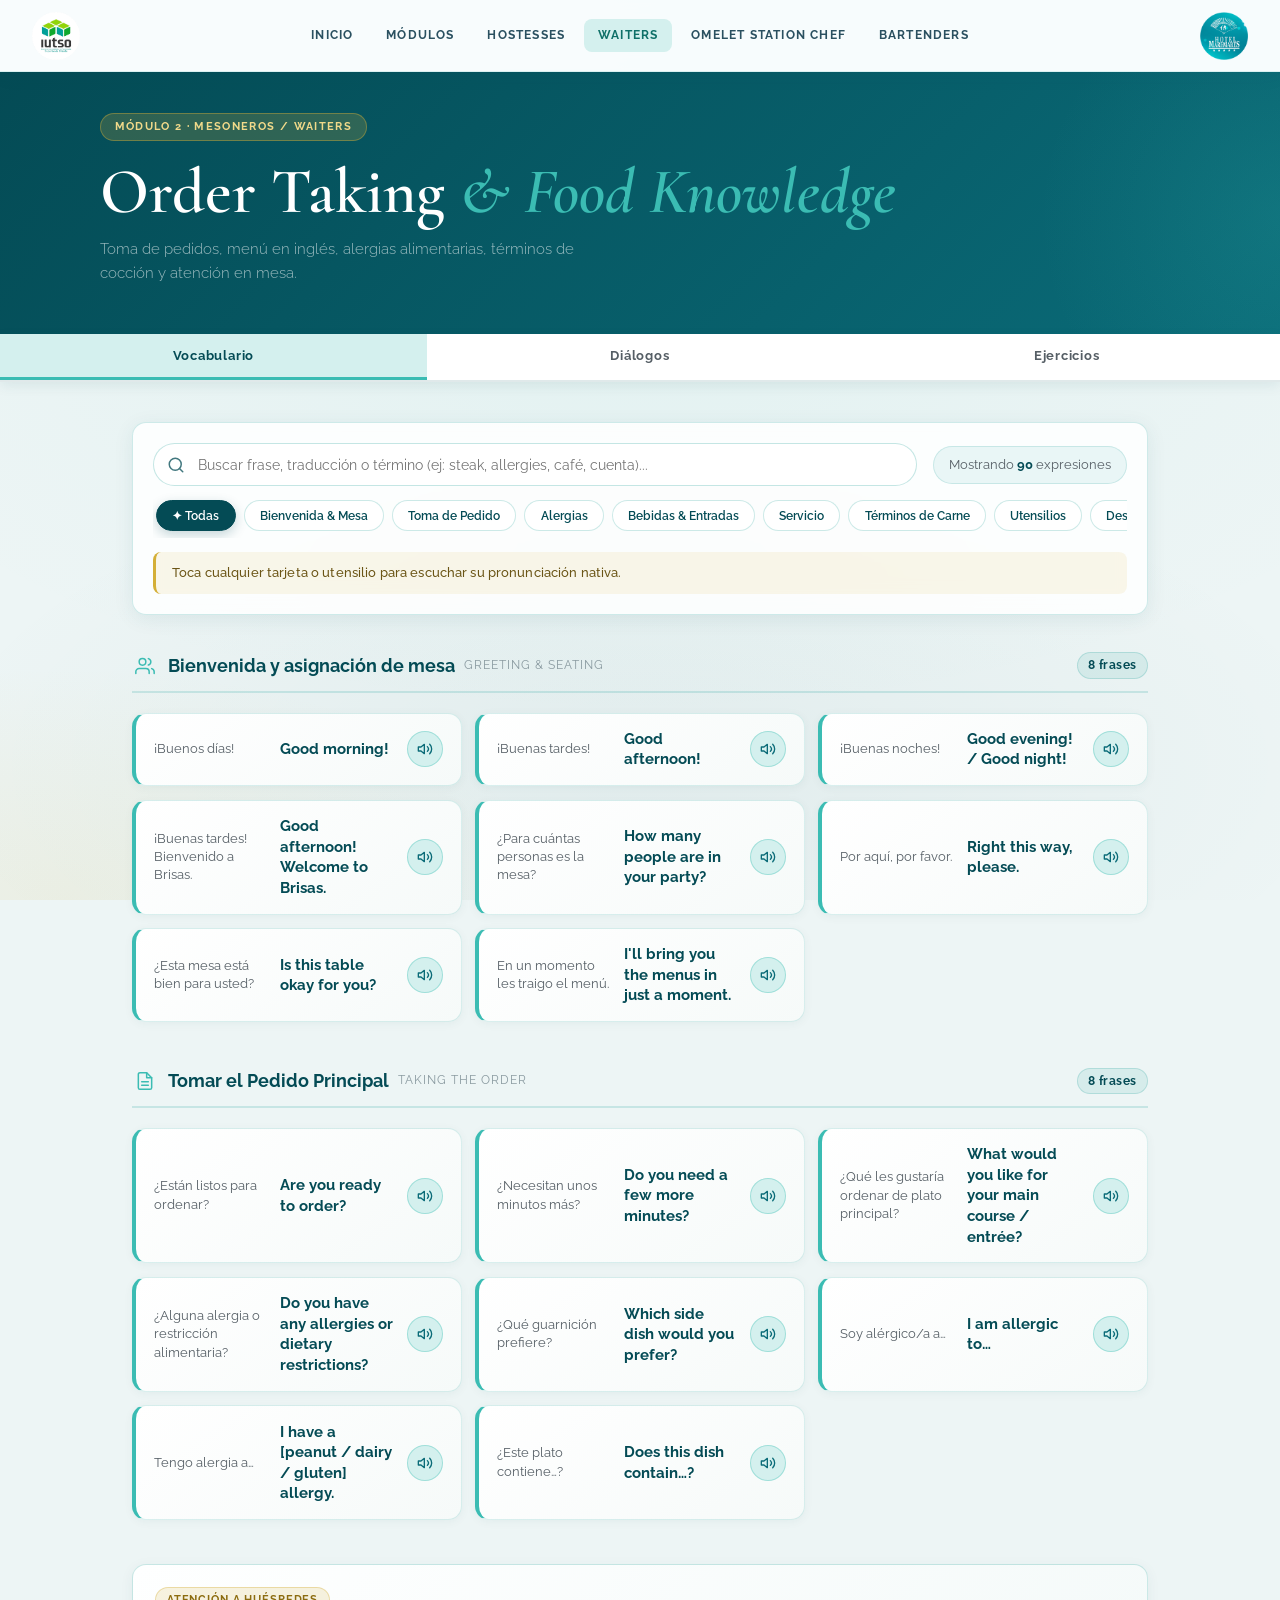
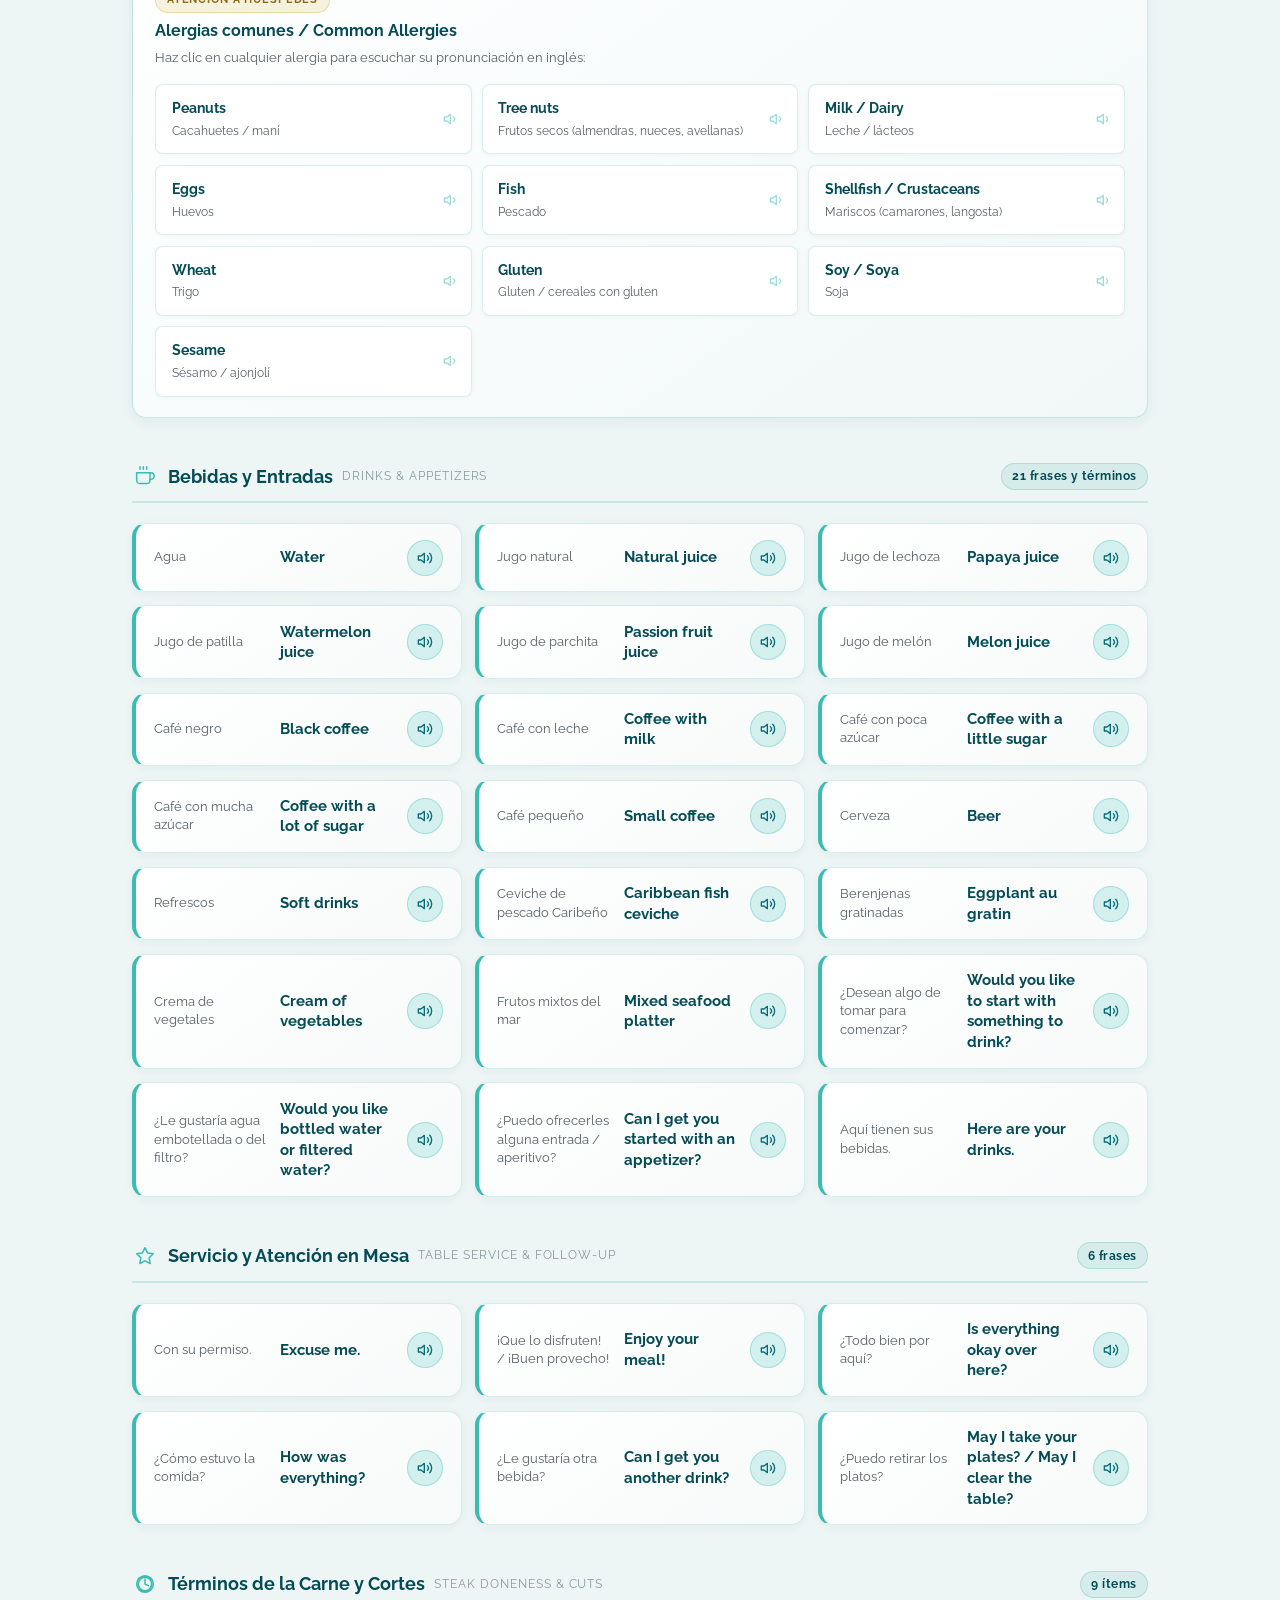
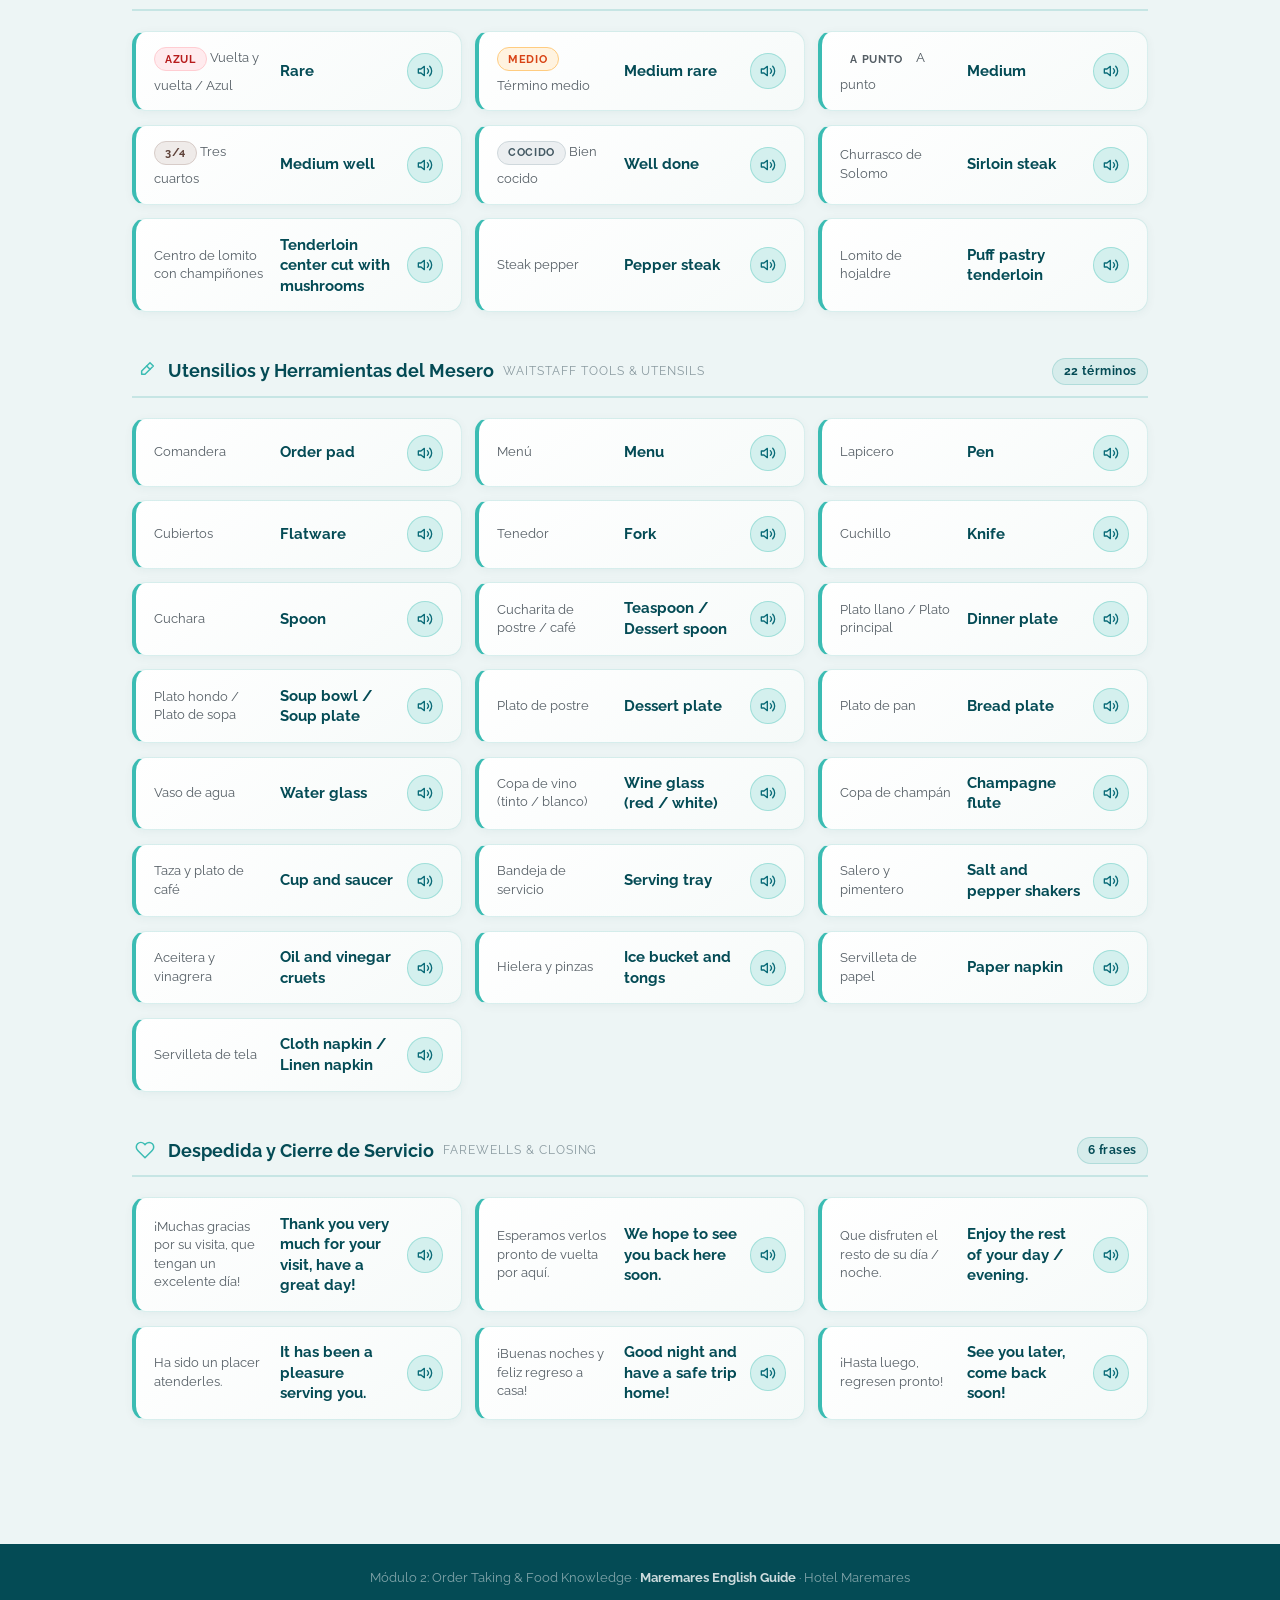
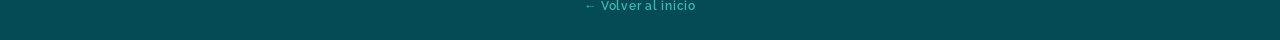
==== commit 46ab99f0: "Added section 3 Finished" ====
--- a/modulo2.html
+++ b/modulo2.html
@@ -33,10 +33,10 @@
         <nav class="site-nav" aria-label="Navegación de módulos">
             <a href="index.html" class="nav-link" id="navInicio">Inicio</a>
             <a href="index.html#modulesSection" class="nav-link" id="navModulos">Módulos</a>
-            <a href="welcome.html" class="nav-link nav-link--module">Welcome &amp; Seating</a>
-            <a href="modulo2.html" class="nav-link nav-link--module nav-link--active" aria-current="page">Order Taking</a>
-            <a href="service.html" class="nav-link nav-link--module nav-link--disabled" aria-disabled="true" title="Próximamente">Service &amp; Payment</a>
-            <a href="modulo4.html" class="nav-link nav-link--module">Bar &amp; Beverages</a>
+            <a href="welcome.html" class="nav-link nav-link--module">Hostesses</a>
+            <a href="modulo2.html" class="nav-link nav-link--module nav-link--active" aria-current="page">Waiters</a>
+            <a href="modulo3.html" class="nav-link nav-link--module">Omelet Station Chef</a>
+            <a href="modulo4.html" class="nav-link nav-link--module">Bartenders</a>
         </nav>
 
         <!-- Logo derecho: Hotel Maremares -->
